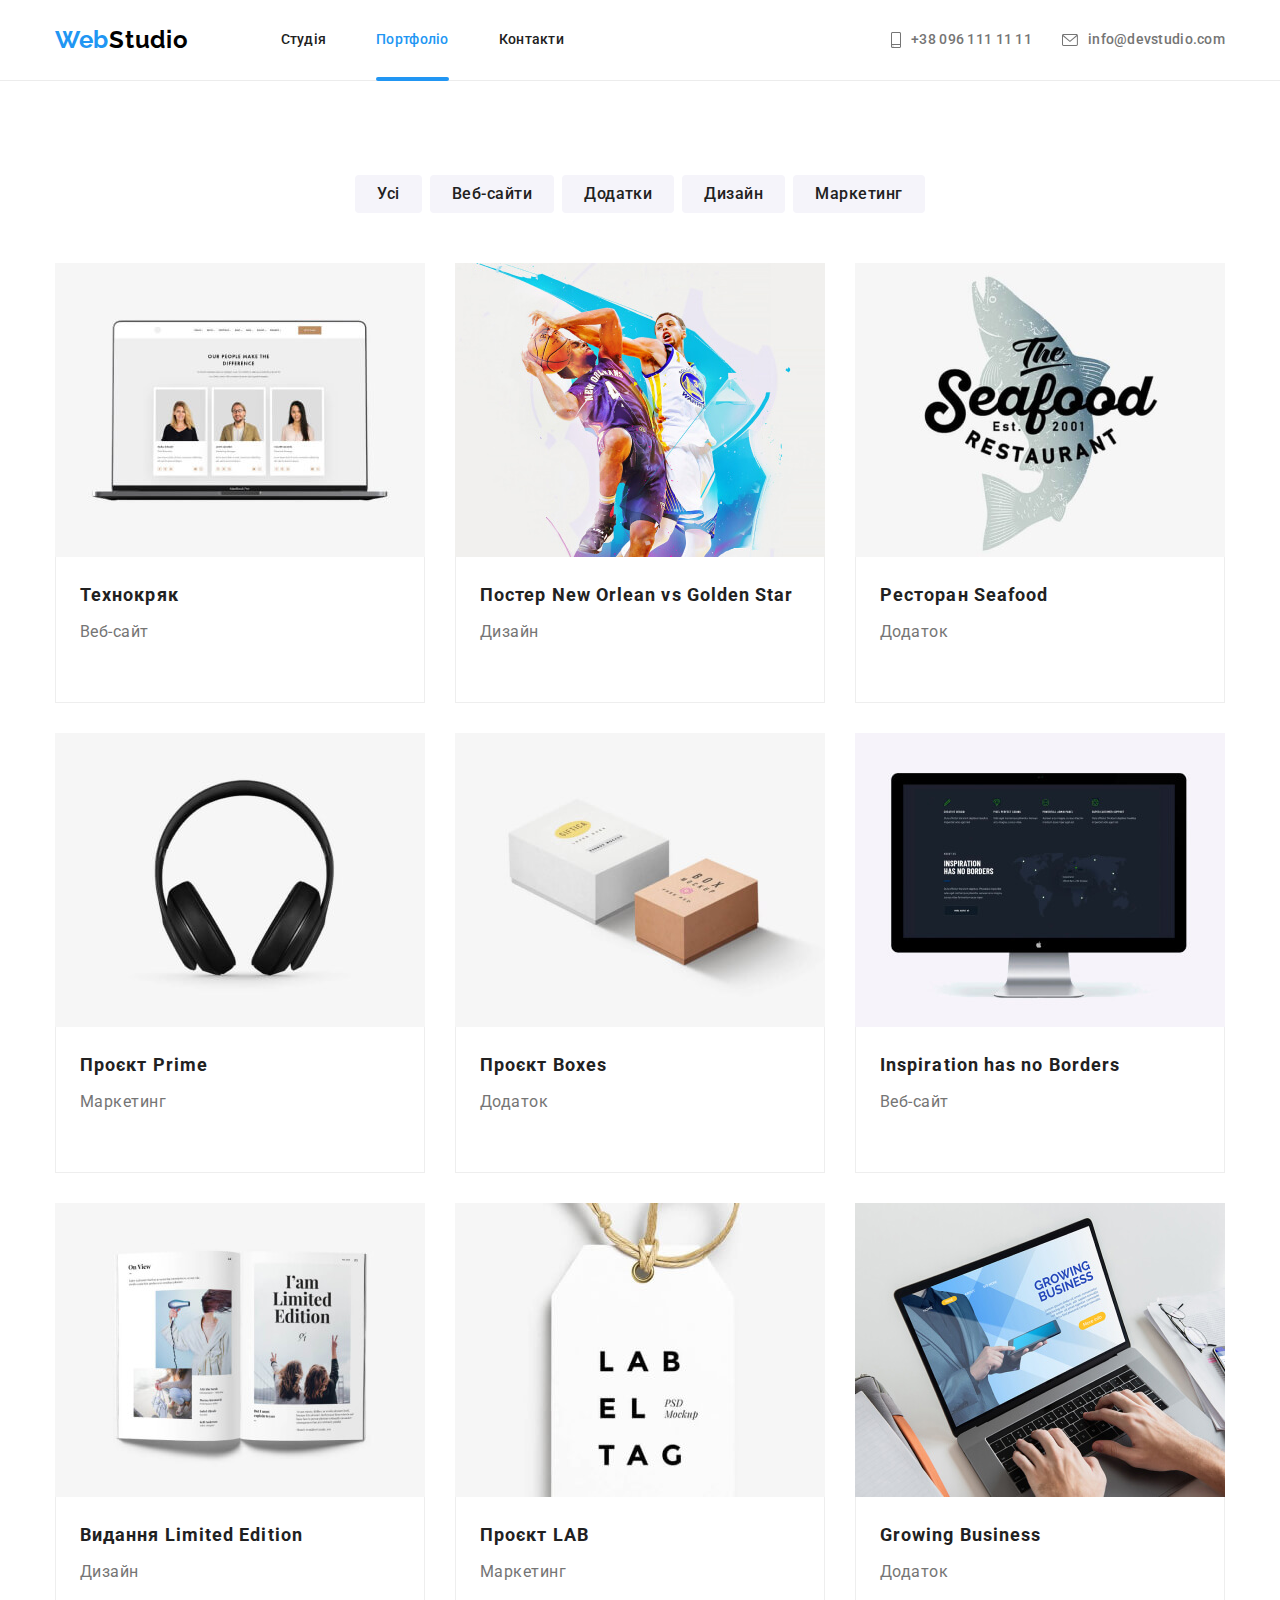
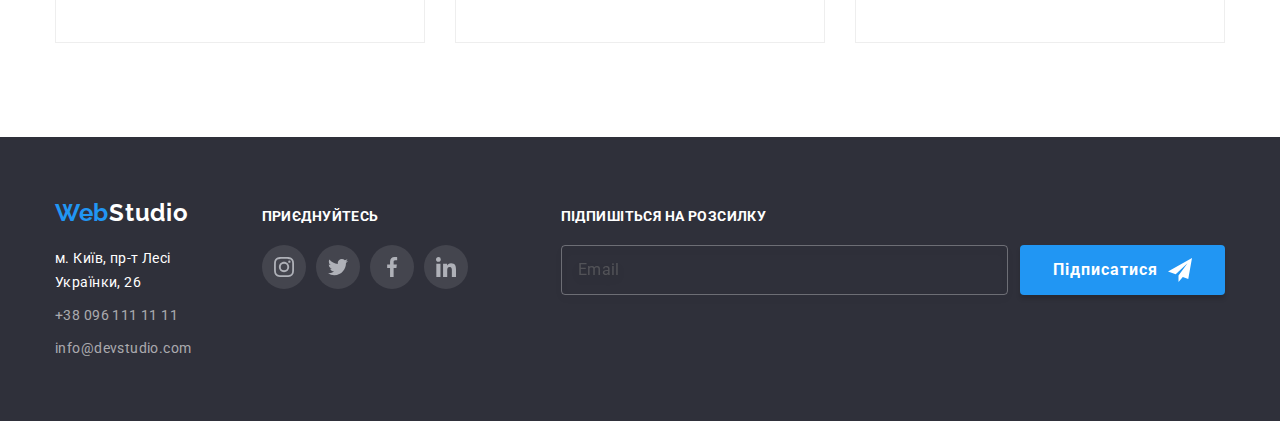
==== portfolio.html @ 456ca216 "start to make 8 HW" ====
<!DOCTYPE html>
<html lang="en">
  <head>
    <meta charset="UTF-8" />
    <meta http-equiv="X-UA-Compatible" content="IE=edge" />
    <meta name="viewport" content="width=device-width, initial-scale=1.0" />
    <title>Portfolio</title>
    <link rel="preconnect" href="https://fonts.googleapis.com" />
    <link rel="preconnect" href="https://fonts.gstatic.com" crossorigin />
    <link
      rel="stylesheet"
      href="https://cdnjs.cloudflare.com/ajax/libs/modern-normalize/1.0.0/modern-normalize.min.css"
    />
    <link
      href="https://fonts.googleapis.com/css2?family=Raleway:wght@700&family=Roboto:wght@400;500;700;900&display=swap"
      rel="stylesheet"
    />
    <link
      rel="stylesheet"
      href="https://cdnjs.cloudflare.com/ajax/libs/modern-normalize/1.1.0/modern-normalize.min.css"
    />
    <link rel="stylesheet" href="css/main.min.css" />
  </head>
  <body>
    <header class="page-header">
      <div class="container page-header__container">
        <a href="./index.html" class="logo"><span class="logo--accent">Web</span>Studio</a>
        <button type="button" class="page-header__btn btn js-open-menu">
          <svg width="24" height="16">
            <use href="./images/symbol-defs.svg#icon-menu_24px"></use>
          </svg>
        </button>
        <div class="menu-container js-menu-container">
          <button type="button" class="menu-container__btn btn js-close-menu">
            <svg width="19" height="19">
              <use href="./images/symbol-defs.svg#icon-close_24px"></use>
            </svg>
          </button>
          <nav>
            <ul class="site-nav c-title-14-500">
              <li class="site-nav__item">
                <a href="./index.html" class="site-nav__link site-nav__link">Студія</a>
              </li>
              <li class="site-nav__item">
                <a href="./portfolio.html" class="site-nav__link site-nav__link--current"
                  >Портфоліо</a
                >
              </li>
              <li class="site-nav__item"><a href="" class="site-nav__link">Контакти</a></li>
            </ul>
          </nav>

          <ul class="auth-nav c-title-14-500">
            <li class="auth-nav__item">
              <a href="tel:+380961111111" class="auth-nav__link tel">
                <svg class="auth-nav__icon" width="10" height="16">
                  <use href="./images/symbol-defs.svg#icon-smartphone"></use>
                </svg>
                +38 096 111 11 11
              </a>
            </li>
            <li class="auth-nav__item">
              <a href="#" class="auth-nav__link">
                <svg class="auth-nav__icon" width="16" height="12">
                  <use href="./images/symbol-defs.svg#icon-envelope"></use>
                </svg>
                info@devstudio.com
              </a>
            </li>
          </ul>

          <ul class="social-media">
            <li class="social-media__item">
              <a href="#" class="social-media__link"><span>Instagram</span></a>
            </li>
            <li class="social-media__item">
              <a href="#" class="social-media__link"><span>Twitter</span></a>
            </li>
            <li class="social-media__item">
              <a href="#" class="social-media__link"><span>Facebook</span></a>
            </li>
            <li class="social-media__item">
              <a href="#" class="social-media__link"><span>LinkedIn</span></a>
            </li>
          </ul>
        </div>
      </div>
    </header>

    <main>
      <section class="buttons">
        <div class="container">
          <h1 class="hidden-title">Filter</h1>
          <ul class="radio-buttons">
            <li><button type="button" class="second-btn">Усі</button></li>
            <li><button type="button" class="second-btn">Веб-сайти</button></li>
            <li><button type="button" class="second-btn">Додатки</button></li>
            <li><button type="button" class="second-btn">Дизайн</button></li>
            <li><button type="button" class="second-btn">Маркетинг</button></li>
          </ul>
        </div>
      </section>
      <section class="portfolio">
        <div class="container portfolio__container">
          <ul class="portfolio__list">
            <li class="portfolio__item">
              <a href="#" class="portfolio__link">
                <div class="portfolio__hover">
                  <img src="./images/maket2/img5.jpg" alt="" width="370" class="portfolio__img" />
                  <p class="portfolio__hover-text c-title-18-400">
                    Ресурс пропонує комплексні пропозиції з різним рівнем функціоналу та сервісів.
                    Все це дозволить відвідувачу отримати вичерпні відомості про компанію чи
                    приватну особу.
                  </p>
                </div>
                <div class="portfolio__box">
                  <h2 class="c-title-18-700">Технокряк</h2>
                  <p class="c-title-16-400">Веб-сайт</p>
                </div>
              </a>
            </li>
            <li class="portfolio__item">
              <a href="#" class="portfolio__link">
                <div class="portfolio__hover">
                  <img src="./images/maket2/img6.jpg" alt="" width="370" class="portfolio__img" />
                  <p class="portfolio__hover-text c-title-18-400">
                    Ресурс пропонує комплексні пропозиції з різним рівнем функціоналу та сервісів.
                    Все це дозволить відвідувачу отримати вичерпні відомості про компанію чи
                    приватну особу.
                  </p>
                </div>
                <div class="portfolio__box">
                  <h2 class="c-title-18-700">Постер New Orlean vs Golden Star</h2>
                  <p class="c-title-16-400">Дизайн</p>
                </div>
              </a>
            </li>
            <li class="portfolio__item">
              <a href="#" class="portfolio__link">
                <div class="portfolio__hover">
                  <img src="./images/maket2/img7.jpg" alt="" width="370" class="portfolio__img" />
                  <p class="portfolio__hover-text c-title-18-400">
                    Ресурс пропонує комплексні пропозиції з різним рівнем функціоналу та сервісів.
                    Все це дозволить відвідувачу отримати вичерпні відомості про компанію чи
                    приватну особу.
                  </p>
                </div>
                <div class="portfolio__box">
                  <h2 class="c-title-18-700">Ресторан Seafood</h2>
                  <p class="c-title-16-400">Додаток</p>
                </div>
              </a>
            </li>
            <li class="portfolio__item">
              <a href="#" class="portfolio__link">
                <div class="portfolio__hover">
                  <img src="./images/maket2/img8.jpg" alt="" width="370" class="portfolio__img" />
                  <p class="portfolio__hover-text c-title-18-400">
                    Ресурс пропонує комплексні пропозиції з різним рівнем функціоналу та сервісів.
                    Все це дозволить відвідувачу отримати вичерпні відомості про компанію чи
                    приватну особу.
                  </p>
                </div>
                <div class="portfolio__box">
                  <h2 class="c-title-18-700">Проєкт Prime</h2>
                  <p class="c-title-16-400">Маркетинг</p>
                </div>
              </a>
            </li>
            <li class="portfolio__item">
              <a href="#" class="portfolio__link">
                <div class="portfolio__hover">
                  <img src="./images/maket2/img9.jpg" alt="" width="370" class="portfolio__img" />
                  <p class="portfolio__hover-text c-title-18-400">
                    Ресурс пропонує комплексні пропозиції з різним рівнем функціоналу та сервісів.
                    Все це дозволить відвідувачу отримати вичерпні відомості про компанію чи
                    приватну особу.
                  </p>
                </div>
                <div class="portfolio__box">
                  <h2 class="c-title-18-700">Проєкт Boxes</h2>
                  <p class="c-title-16-400">Додаток</p>
                </div>
              </a>
            </li>
            <li class="portfolio__item">
              <a href="#" class="portfolio__link">
                <div class="portfolio__hover">
                  <img src="./images/maket2/img10.jpg" alt="" width="370" class="portfolio__img" />
                  <p class="portfolio__hover-text c-title-18-400">
                    Ресурс пропонує комплексні пропозиції з різним рівнем функціоналу та сервісів.
                    Все це дозволить відвідувачу отримати вичерпні відомості про компанію чи
                    приватну особу.
                  </p>
                </div>
                <div class="portfolio__box">
                  <h2 class="c-title-18-700">Inspiration has no Borders</h2>
                  <p class="c-title-16-400">Веб-сайт</p>
                </div>
              </a>
            </li>
            <li class="portfolio__item">
              <a href="#" class="portfolio__link">
                <div class="portfolio__hover">
                  <img src="./images/maket2/img11.jpg" alt="" width="370" class="portfolio__img" />
                  <p class="portfolio__hover-text c-title-18-400">
                    Ресурс пропонує комплексні пропозиції з різним рівнем функціоналу та сервісів.
                    Все це дозволить відвідувачу отримати вичерпні відомості про компанію чи
                    приватну особу.
                  </p>
                </div>
                <div class="portfolio__box">
                  <h2 class="c-title-18-700">Видання Limited Edition</h2>
                  <p class="c-title-16-400">Дизайн</p>
                </div>
              </a>
            </li>
            <li class="portfolio__item">
              <a href="#" class="portfolio__link">
                <div class="portfolio__hover">
                  <img src="./images/maket2/img12.jpg" alt="" width="370" class="portfolio__img" />
                  <p class="portfolio__hover-text c-title-18-400">
                    Ресурс пропонує комплексні пропозиції з різним рівнем функціоналу та сервісів.
                    Все це дозволить відвідувачу отримати вичерпні відомості про компанію чи
                    приватну особу.
                  </p>
                </div>
                <div class="portfolio__box">
                  <h2 class="c-title-18-700">Проєкт LAB</h2>
                  <p class="c-title-16-400">Маркетинг</p>
                </div>
              </a>
            </li>
            <li class="portfolio__item">
              <a href="#" class="portfolio__link">
                <div class="portfolio__hover">
                  <img src="./images/maket2/img13.jpg" alt="" width="370" class="portfolio__img" />
                  <p class="portfolio__hover-text c-title-18-400">
                    Ресурс пропонує комплексні пропозиції з різним рівнем функціоналу та сервісів.
                    Все це дозволить відвідувачу отримати вичерпні відомості про компанію чи
                    приватну особу.
                  </p>
                </div>
                <div class="portfolio__box">
                  <h2 class="c-title-18-700">Growing Business</h2>
                  <p class="c-title-16-400">Додаток</p>
                </div>
              </a>
            </li>
          </ul>
        </div>
      </section>
    </main>

    <footer class="footer">
      <div class="container footer__container">
        <div class="footer__left">
          <a href="./index.html" class="footer__logo logo"
            ><span class="logo--accent">Web</span>Studio</a
          >
          <address class="address">
            <ul class="footer__list">
              <li class="footer__item">
                <a
                  href="https://www.google.com/maps/place/бул.+Леси+Украинки,+26,+Киев,+Украина,+02000/@50.4265807,30.5383858,17z/data=!3m1!4b1!4m5!3m4!1s0x40d4cf0e033ecbe9:0x57a4dffefec77da0!8m2!3d50.4265807!4d30.5383858"
                  class="footer__link footer__link--white c-title-14-700"
                  >м. Київ, пр-т Лесі Українки, 26</a
                >
              </li>

              <li class="footer__item">
                <a href="tel:+380961111111" class="footer__link c-title-14-700"
                  >+38 096 111 11 11</a
                >
              </li>

              <li class="footer__item">
                <a href="mailto:info@devstudio.com" class="footer__link c-title-14-700"
                  >info@devstudio.com</a
                >
              </li>
            </ul>
          </address>
        </div>
        <div class="footer-join">
          <h3 class="footer-join__title c-title-14-700">
            <span>приєднуйтесь</span>
          </h3>
          <div class="social-wparrer">
            <ul class="social">
              <li class="social__item">
                <a href="#" class="social__link social__link--light">
                  <svg width="20" height="20">
                    <use href="./images/symbol-defs.svg#icon-instagram"></use>
                  </svg>
                </a>
              </li>
              <li class="social__item">
                <a href="#" class="social__link social__link--light">
                  <svg width="20" height="20">
                    <use href="./images/symbol-defs.svg#icon-twitter"></use>
                  </svg>
                </a>
              </li>
              <li class="social__item">
                <a href="#" class="social__link social__link--light">
                  <svg width="20" height="20">
                    <use href="./images/symbol-defs.svg#icon-facebook"></use>
                  </svg>
                </a>
              </li>
              <li class="social__item">
                <a href="#" class="social__link social__link--light">
                  <svg width="20" height="20">
                    <use href="./images/symbol-defs.svg#icon-linkedin"></use>
                  </svg>
                </a>
              </li>
            </ul>
          </div>
        </div>
        <div class="subscribe">
          <h3 class="footer__sub-title c-title-14-700">
            <span>Підпишіться на розсилку</span>
          </h3>
          <form class="footer__sub-form">
            <input
              class="footer__sub-input c-title-16-400"
              type="email"
              name="email"
              placeholder="Email"
            />
            <button class="main-btn footer__main-btn" type="submit">
              <span class="footer__sub-text">Підписатися</span>
              <svg class="footer__sub-icon" width="24" heigth="24">
                <use href="./images/symbol-defs.svg#icon-icon-send"></use>
              </svg>
            </button>
          </form>
        </div>
      </div>
    </footer>
    <script src="./js/mobile-menu.js"></script>
  </body>
</html>
---- css/main.min.css ----
h1,h2,h3,h4,h5,h6,p{margin:0}ul,ol{margin:0;padding:0;list-style:none}img{display:block;max-width:100%;height:auto}.form__check--label,.form__check,.form,.company__link,.social__link,.card-list__wrapper,.block-img__wrapper,.advances__svg,.auth-nav__link,.page-header__container{display:-webkit-box;display:-ms-flexbox;display:flex;-webkit-box-align:center;-ms-flex-align:center;align-items:center}.form__list,.footer__list,.portfolio__list,.radio-buttons,.company__list,.social,.card-list,.block-img,.advances__list,.auth-nav,.site-nav{display:-webkit-box;display:-ms-flexbox;display:flex;list-style:none;padding:0}.footer__link,.portfolio__link,.social__link,.auth-nav__link,.site-nav__link,.logo{text-decoration:none;color:inherit;-webkit-transition:color 250ms cubic-bezier(0.4, 0, 0.2, 1);transition:color 250ms cubic-bezier(0.4, 0, 0.2, 1)}.footer-join__title,.footer__sub-title,.block-img__wrapper,.advances__title,.hero__title{text-transform:uppercase}.container{max-width:767px;margin:0 auto;padding:0 15px}@media screen and (min-width: 768px){.container{min-width:768px;max-width:1200px}}@media screen and (min-width: 1200px){.container{min-width:1200px;max-width:1200px}}body{background-color:#fff;font-family:"Roboto",sans-serif}.main-btn{font-weight:700;font-size:16px;line-height:1.88;-webkit-box-align:center;-ms-flex-align:center;align-items:center;text-align:center;letter-spacing:.06em;color:#fff;border-radius:4px;border:1px solid rgba(0,0,0,0);-webkit-transition:color 250ms cubic-bezier(0.4, 0, 0.2, 1),background-color 250ms cubic-bezier(0.4, 0, 0.2, 1);transition:color 250ms cubic-bezier(0.4, 0, 0.2, 1),background-color 250ms cubic-bezier(0.4, 0, 0.2, 1);cursor:pointer;-webkit-box-shadow:0px 4px 4px rgba(0,0,0,.15);box-shadow:0px 4px 4px rgba(0,0,0,.15);padding:10px 32px;background-color:#2196f3}.second-btn{height:38px;background:#f5f4fa;border-radius:4px;font-weight:500;font-size:16px;line-height:1.62;text-align:center;letter-spacing:.03em;color:#212121;border:none;-webkit-box-shadow:none;box-shadow:none;padding:6px 22px;cursor:pointer;-webkit-transition:background 250ms cubic-bezier(0.4, 0, 0.2, 1),color 250ms cubic-bezier(0.4, 0, 0.2, 1),-webkit-box-shadow 250ms cubic-bezier(0.4, 0, 0.2, 1);transition:background 250ms cubic-bezier(0.4, 0, 0.2, 1),color 250ms cubic-bezier(0.4, 0, 0.2, 1),-webkit-box-shadow 250ms cubic-bezier(0.4, 0, 0.2, 1);transition:background 250ms cubic-bezier(0.4, 0, 0.2, 1),box-shadow 250ms cubic-bezier(0.4, 0, 0.2, 1),color 250ms cubic-bezier(0.4, 0, 0.2, 1);transition:background 250ms cubic-bezier(0.4, 0, 0.2, 1),box-shadow 250ms cubic-bezier(0.4, 0, 0.2, 1),color 250ms cubic-bezier(0.4, 0, 0.2, 1),-webkit-box-shadow 250ms cubic-bezier(0.4, 0, 0.2, 1)}.second-btn:focus,.second-btn:hover{background-color:#2196f3;color:#fff;-webkit-box-shadow:0px 3px 1px rgba(0,0,0,.1),0px 1px 2px rgba(0,0,0,.08),0px 2px 2px rgba(0,0,0,.12);box-shadow:0px 3px 1px rgba(0,0,0,.1),0px 1px 2px rgba(0,0,0,.08),0px 2px 2px rgba(0,0,0,.12)}.btn{padding:0;margin:0;border:none;background-color:rgba(0,0,0,0)}.c-title-18-400{font-weight:400;font-size:18px;line-height:1.56;letter-spacing:.03em;color:#fff}.c-title-18-700{font-weight:700;font-size:18px;line-height:2;letter-spacing:.06em;color:#212121}.c-title-36{font-weight:700;font-size:36px;line-height:1.67;letter-spacing:.03em;text-align:center;color:#212121}.c-title-14-500{font-weight:500;font-size:14px;line-height:1.14;letter-spacing:.02em;color:#212121}.c-title-14-700{font-weight:700;font-size:14px;line-height:1.14;letter-spacing:.03em;color:#212121}.c-title-44{font-weight:900;font-size:44px;line-height:1.36;letter-spacing:.06em;text-align:center;color:#fff}.c-title-16-500{font-weight:500;font-size:16px;line-height:1.19;letter-spacing:.03em;color:#212121}.c-title-16-400{font-weight:400;font-size:16px;line-height:1.19;letter-spacing:.03em;color:#757575}.hidden-title{position:absolute;width:1px;height:1px;margin:-1px;border:0;padding:0;white-space:nowrap;-webkit-clip-path:inset(100%);clip-path:inset(100%);clip:rect(0 0 0 0);overflow:hidden}.page-header{border-bottom:1px solid #ececec;position:relative}.page-header__container{height:80px}.page-header__btn{margin-left:auto;width:40px;height:40px}@media screen and (min-width: 768px){.page-header__btn{display:none}}.logo{font-family:"Raleway",sans-serif;font-weight:700;line-height:1.2;font-size:24px;letter-spacing:.03em;margin-left:0}.logo--accent{color:#2196f3}@media screen and (min-width: 768px){.logo{font-size:24px;line-height:1.17}}.menu-container{z-index:999}@media screen and (max-width: 767px){.menu-container{position:absolute;display:none;-webkit-box-orient:vertical;-webkit-box-direction:normal;-ms-flex-direction:column;flex-direction:column;left:0;top:0;width:100%;background-color:#fff;padding:48px 40px;-webkit-transition:-webkit-transform 250ms ease-in-out;transition:-webkit-transform 250ms ease-in-out;transition:transform 250ms ease-in-out;transition:transform 250ms ease-in-out, -webkit-transform 250ms ease-in-out}.menu-container.is-open{display:-webkit-box;display:-ms-flexbox;display:flex}.menu-container__btn{position:absolute;top:10px;right:15px;width:40px;height:40px;margin-left:auto;display:-webkit-box;display:-ms-flexbox;display:flex;-webkit-box-align:center;-ms-flex-align:center;align-items:center;-webkit-box-pack:center;-ms-flex-pack:center;justify-content:center}}@media screen and (min-width: 768px){.menu-container{display:-webkit-box;display:-ms-flexbox;display:flex;-webkit-box-align:center;-ms-flex-align:center;align-items:center;-webkit-box-pack:justify;-ms-flex-pack:justify;justify-content:space-between;width:100%}.menu-container__btn{display:none}}@media screen and (max-width: 767px){.site-nav{display:-webkit-box;display:-ms-flexbox;display:flex;-webkit-box-orient:vertical;-webkit-box-direction:normal;-ms-flex-direction:column;flex-direction:column;-ms-flex-pack:distribute;justify-content:space-around;font-size:40px;line-height:1.18;margin-bottom:302px;gap:32px}}@media screen and (min-width: 768px){.site-nav{display:-webkit-box;display:-ms-flexbox;display:flex;margin-left:87px;gap:50px}.site-nav__link--current::after{position:absolute;content:"";display:block;width:100%;height:4px;left:0;bottom:0;border-radius:2px;background:#2196f3}}@media screen and (min-width: 1200px){.site-nav{margin-left:92px}}.site-nav__link{padding:32px 0 34px;color:#212121}.site-nav__link--current{color:#2196f3;position:relative}.site-nav__link:hover,.site-nav__link:focus{color:#2196f3;fill:currentColor}.auth-nav{display:-webkit-box;display:-ms-flexbox;display:flex;gap:30px}@media screen and (max-width: 767px){.auth-nav{display:block;margin-bottom:64px}.auth-nav__item:first-child{font-weight:500;font-size:34px;line-height:1.18;color:#2196f3}.auth-nav__icon{display:none}}@media screen and (min-width: 768px){.auth-nav{margin-left:auto;-webkit-box-orient:vertical;-webkit-box-direction:reverse;-ms-flex-direction:column-reverse;flex-direction:column-reverse;gap:10px;font-size:12px;line-height:1.17}}@media screen and (min-width: 1200px){.auth-nav{-webkit-box-orient:horizontal;-webkit-box-direction:normal;-ms-flex-direction:row;flex-direction:row;gap:30px;font-size:14px;line-height:1.14}}.auth-nav__item{color:#757575}@media screen and (max-width: 767px){.auth-nav__item{font-weight:500;font-size:24px;line-height:1.17}.auth-nav__item:first-child{font-weight:500;font-size:34px;line-height:1.18;color:#2196f3;margin-bottom:32px}}.auth-nav__link{padding:30px auto;fill:currentColor}.auth-nav__icon{margin-right:10px}.auth-nav__link:hover,.auth-nav__link:focus{color:#2196f3}@media screen and (max-width: 767px){.social-media{display:-webkit-box;display:-ms-flexbox;display:flex;-ms-flex-wrap:wrap;flex-wrap:wrap}.social-media__link{text-decoration:none;color:#2196f3;-webkit-transition:color 250ms cubic-bezier(0.4, 0, 0.2, 1);transition:color 250ms cubic-bezier(0.4, 0, 0.2, 1);font-weight:500;font-size:18px;line-height:1.22;letter-spacing:.02em}.social-media__item:not(:last-child){margin-right:20px}.social-media__item:not(:last-child):after{position:absolute;display:inline-block;margin-left:10px;content:"";width:22px;height:1px;-webkit-transform-origin:bottom left;transform-origin:bottom left;-webkit-transform:rotate(90deg);transform:rotate(90deg);background-color:rgba(33,33,33,.2)}}@media screen and (min-width: 768px){.social-media{display:none}}.hero{display:block;text-align:center;background-color:#2f303a;background-image:-webkit-gradient(linear, left top, right top, from(rgba(47, 48, 58, 0.4)), to(rgba(47, 48, 58, 0.4))),url(../images/maket2/Img.jpg);background-image:linear-gradient(to right, rgba(47, 48, 58, 0.4), rgba(47, 48, 58, 0.4)),url(../images/maket2/Img.jpg);background-repeat:no-repeat;background-position:center;background-size:cover;max-width:1600px;margin:0 auto}.hero__title{max-width:696px;padding:10px 32px;margin:0 auto 30px}@media screen and (max-width: 767px){.hero__title{font-size:26px;line-height:1.62}}.hero__container{padding:200px 0}@media screen and (max-width: 767px){.hero__container{padding:118px 0}}.advances__list{display:block;margin:60px 0}@media screen and (min-width: 768px){.advances__list{margin:45px -15px;display:-webkit-box;display:-ms-flexbox;display:flex;-ms-flex-wrap:wrap;flex-wrap:wrap}}@media screen and (min-width: 1200px){.advances__list{display:-webkit-box;display:-ms-flexbox;display:flex;-ms-flex-wrap:nowrap;flex-wrap:nowrap;margin:90px 0;gap:30px}}.advances__item{margin-bottom:30px}@media screen and (min-width: 768px){.advances__item{width:calc((100% - 60px)/2);margin:15px}}.advances__svg{-webkit-box-pack:center;-ms-flex-pack:center;justify-content:center;min-height:120px;background-color:#f5f4fa;border-radius:4px}.advances__title{margin-top:30px;margin-bottom:10px}@media screen and (max-width: 767px){.advances__title{text-align:center}}.advances__text{font-size:14px;line-height:1.71;letter-spacing:.03em;color:#757575}.work{display:none}.work .c-title-14-700{color:#fff}.work-container{padding-bottom:94px}.work__title{margin-bottom:50px}.block-img{gap:15px}.block-img__item{position:relative}.block-img__pic{height:100%}.block-img__wrapper{position:absolute;content:"";-webkit-box-pack:center;-ms-flex-pack:center;justify-content:center;width:100%;height:70px;bottom:0;left:0;background-image:-webkit-gradient(linear, left top, right top, from(rgba(47, 48, 58, 0.8)), to(rgba(47, 48, 58, 0.8)));background-image:linear-gradient(to right, rgba(47, 48, 58, 0.8), rgba(47, 48, 58, 0.8));color:#fff}.our-team{background-color:#f5f4fa;padding:94px 0}.our-team__title{margin-bottom:50px}.card-list{gap:30px}@media screen and (max-width: 1199px){.card-list{display:-webkit-box;display:-ms-flexbox;display:flex;-ms-flex-wrap:wrap;flex-wrap:wrap;margin:-15px;gap:0}}@media screen and (max-width: 767px){.card-list{gap:30px}}.card-list__item{background-color:#fff;-webkit-box-shadow:0px 1px 3px rgba(0,0,0,.12),0px 1px 1px rgba(0,0,0,.14),0px 2px 1px rgba(0,0,0,.2);box-shadow:0px 1px 3px rgba(0,0,0,.12),0px 1px 1px rgba(0,0,0,.14),0px 2px 1px rgba(0,0,0,.2);border-radius:0px 0px 4px 4px}@media screen and (max-width: 1199px){.card-list__item{width:calc((100% - 60px)/2);margin:15px}}@media screen and (max-width: 767px){.card-list__item{width:100%}}.card-list__img{display:block;width:100%}.card-list__wrapper{-webkit-box-orient:vertical;-webkit-box-direction:normal;-ms-flex-direction:column;flex-direction:column;-webkit-box-pack:center;-ms-flex-pack:center;justify-content:center;padding:30px 32px 16px}.card-list__title{margin-bottom:10px}.social{gap:10px}.social-wrapper{-webkit-box-align:center;-ms-flex-align:center;align-items:center;-webkit-box-pack:center;-ms-flex-pack:center;justify-content:center;padding:16px 32px 30px}.social__link{-webkit-box-pack:center;-ms-flex-pack:center;justify-content:center;border-radius:50%;width:44px;height:44px;background:inherit;fill:#afb1b8;-webkit-transition:fill 250ms cubic-bezier(0.4, 0, 0.2, 1),background 250ms cubic-bezier(0.4, 0, 0.2, 1);transition:fill 250ms cubic-bezier(0.4, 0, 0.2, 1),background 250ms cubic-bezier(0.4, 0, 0.2, 1)}.social__link:hover,.social__link:focus{background-color:#2196f3;fill:#fff}.clients{padding-top:94px;padding-bottom:94px;text-align:center}@media screen and (max-width: 767px){.clients{padding-top:50px;padding-bottom:60px;margin:0}}.clients__titel{margin-top:0;margin-bottom:50px}@media screen and (max-width: 767px){.clients__titel{font-size:28px;line-height:1.18;margin-bottom:30px}}.company__list{-ms-flex-wrap:wrap;flex-wrap:wrap;-webkit-box-pack:center;-ms-flex-pack:center;justify-content:center;margin:-15px}@media screen and (min-width: 768px){.company__list{gap:30px}}.company__item{min-width:170px}@media screen and (max-width: 767px){.company__item{width:calc((100% - 60px)/2);margin:15px;min-width:210px}}@media(min-width: 768px)and (max-width: 1199px){.company__item{width:calc((100% - 90px)/3)}}.company__link{border:1px solid #ececec;border-color:#afb1b8;border-radius:4px;min-height:92px;-webkit-box-pack:center;-ms-flex-pack:center;justify-content:center;fill:#afb1b8;-webkit-transition:fill 250ms cubic-bezier(0.4, 0, 0.2, 1),border-color 250ms cubic-bezier(0.4, 0, 0.2, 1);transition:fill 250ms cubic-bezier(0.4, 0, 0.2, 1),border-color 250ms cubic-bezier(0.4, 0, 0.2, 1)}.company__link:hover,.company__link:focus{border-color:#2196f3;fill:#2196f3}.radio-buttons{display:-webkit-box;display:-ms-flexbox;display:flex;-webkit-box-pack:center;-ms-flex-pack:center;justify-content:center;padding:94px 0 50px;margin:0;gap:8px}@media screen and (max-width: 767px){.radio-buttons{-webkit-box-pack:left;-ms-flex-pack:left;justify-content:left;-ms-flex-wrap:wrap;flex-wrap:wrap}}.portfolio__hover-text{position:absolute;top:0;left:0;height:100%;background-color:rgba(33,150,243,.9);-webkit-transform:translateY(100%);transform:translateY(100%);padding:63px 24px;margin:0;opacity:0;-webkit-transition:opacity 250ms cubic-bezier(0.4, 0, 0.2, 1);transition:opacity 250ms cubic-bezier(0.4, 0, 0.2, 1);overflow:auto}.portfolio__item:hover .portfolio__hover-text{-webkit-transform:translateY(0);transform:translateY(0);opacity:1}.portfolio__box{padding:20px 24px;border:1px solid #eee;border-top:0px;min-height:146px}.portfolio__item .c-title-16-400{margin-top:4px;line-height:1.88}.portfolio__item:hover,.portfolio__item:focus{-webkit-box-shadow:0px 1px 1px rgba(0,0,0,.12),0px 4px 4px rgba(0,0,0,.06),1px 4px 6px rgba(0,0,0,.16);box-shadow:0px 1px 1px rgba(0,0,0,.12),0px 4px 4px rgba(0,0,0,.06),1px 4px 6px rgba(0,0,0,.16)}.portfolio__container{margin-bottom:94px}.portfolio__img{display:block;width:100%}.portfolio__list{padding:0;display:-webkit-box;display:-ms-flexbox;display:flex;-webkit-box-pack:center;-ms-flex-pack:center;justify-content:center;-ms-flex-wrap:wrap;flex-wrap:wrap;margin:-15px}@media(min-width: 768px)and (max-width: 1199px){.portfolio__list{-webkit-box-pack:left;-ms-flex-pack:left;justify-content:left;gap:0}}.portfolio__item{width:100%;margin:15px;background:#fff;-webkit-box-shadow:none;box-shadow:none;-webkit-transition:-webkit-box-shadow 250ms cubic-bezier(0.4, 0, 0.2, 1);transition:-webkit-box-shadow 250ms cubic-bezier(0.4, 0, 0.2, 1);transition:box-shadow 250ms cubic-bezier(0.4, 0, 0.2, 1);transition:box-shadow 250ms cubic-bezier(0.4, 0, 0.2, 1), -webkit-box-shadow 250ms cubic-bezier(0.4, 0, 0.2, 1)}@media(min-width: 768px)and (max-width: 1199px){.portfolio__item{width:calc((100% - 60px)/2)}}@media(min-width: 1200px){.portfolio__item{width:calc((100% - 90px)/3)}}.portfolio__hover{position:relative;overflow:hidden}.footer{display:block;color:#fff;background-color:#2f303a}.footer__container{display:-webkit-box;display:-ms-flexbox;display:flex;-ms-flex-wrap:wrap;flex-wrap:wrap;-webkit-box-align:baseline;-ms-flex-align:baseline;align-items:baseline;padding-bottom:60px}@media screen and (max-width: 1199px){.footer__container{padding:60px 76px;-ms-flex-pack:distribute;justify-content:space-around}}@media screen and (min-width: 1200px){.footer__container{-ms-flex-wrap:nowrap;flex-wrap:nowrap}}@media screen and (max-width: 767px){.footer__container{padding:60px 15px;-webkit-box-orient:vertical;-webkit-box-direction:normal;-ms-flex-direction:column;flex-direction:column;gap:60px;-webkit-box-align:center;-ms-flex-align:center;align-items:center}}.footer__left{display:-webkit-box;display:-ms-flexbox;display:flex;-ms-flex-wrap:nowrap;flex-wrap:nowrap;-webkit-box-orient:vertical;-webkit-box-direction:normal;-ms-flex-direction:column;flex-direction:column}@media screen and (max-width: 1199px){.footer__left{text-align:center;width:50%}}.footer__list{display:-webkit-box;display:-ms-flexbox;display:flex;-webkit-box-orient:vertical;-webkit-box-direction:normal;-ms-flex-direction:column;flex-direction:column;padding-left:0;margin:0;gap:9px}.footer__sub-input{padding:15px 16px;display:-webkit-box;display:-ms-flexbox;display:flex;-webkit-box-align:center;-ms-flex-align:center;align-items:center;max-width:450px;width:100%;height:50px;margin-right:12px;border:1px solid rgba(255,255,255,.3);-webkit-filter:drop-shadow(0px 4px 4px rgba(0, 0, 0, 0.15));filter:drop-shadow(0px 4px 4px rgba(0, 0, 0, 0.15));border-radius:4px;background-color:inherit;color:rgba(255,255,255,.6)}@media screen and (max-width: 767px){.footer__sub-input{margin:0}}.footer__sub-form{display:-webkit-box;display:-ms-flexbox;display:flex}@media screen and (max-width: 1199px){.footer__sub-form{-webkit-box-orient:vertical;-webkit-box-direction:normal;-ms-flex-direction:column;flex-direction:column;-webkit-box-align:center;-ms-flex-align:center;align-items:center;gap:20px}}.footer__main-btn{display:-webkit-box;display:-ms-flexbox;display:flex;height:50px}.footer__sub-text{font-weight:700;font-size:16px;line-height:1.88;letter-spacing:.06em}.footer__sub-icon{margin-left:10px;fill:#fff}.footer__link{font-style:normal;font-weight:400;line-height:1.71;letter-spacing:.03em;color:rgba(255,255,255,.6)}.footer__link--white{color:#fff}.footer__sub-title{color:#fff;margin-bottom:20px}@media screen and (max-width: 1199px){.footer__sub-title{text-align:center}}.footer__logo{color:#fff}.logo-wrapper{display:block}.address{margin-top:20px}.footer-join{margin-left:70px}@media screen and (max-width: 1199px){.footer-join{margin-right:auto;text-align:center}}@media screen and (max-width: 767px){.footer-join{margin:0}}.footer-join__title{margin-top:0;margin-bottom:20px;color:#fff}.social{-webkit-box-pack:center;-ms-flex-pack:center;justify-content:center}.social__link--light{background:rgba(255,255,255,.1)}.subscribe{width:100%;margin-left:93px;margin-top:72px}@media screen and (max-width: 1199px){.subscribe{display:-webkit-box;display:-ms-flexbox;display:flex;-webkit-box-orient:vertical;-webkit-box-direction:normal;-ms-flex-direction:column;flex-direction:column;margin:60px 0}}.backdrop{position:fixed;top:0;left:0;width:100%;height:100%;background-color:rgba(0,0,0,.2);opacity:1;-webkit-transition:opacity var(--transition);transition:opacity var(--transition)}.backdrop.is-hidden{opacity:0;pointer-events:none;visibility:hidden;-webkit-transition:var(--transition);transition:var(--transition)}.modal{display:-webkit-box;display:-ms-flexbox;display:flex;-webkit-box-orient:vertical;-webkit-box-direction:normal;-ms-flex-direction:column;flex-direction:column;position:absolute;top:50%;left:50%;min-width:528px;min-height:581px;padding:40px;background:#fff;-webkit-box-shadow:0px 1px 3px rgba(0,0,0,.12),0px 1px 1px rgba(0,0,0,.14),0px 2px 1px rgba(0,0,0,.2);box-shadow:0px 1px 3px rgba(0,0,0,.12),0px 1px 1px rgba(0,0,0,.14),0px 2px 1px rgba(0,0,0,.2);border-radius:4px;opacity:1;-webkit-transform:translate(-50%, -50%) scale(1);transform:translate(-50%, -50%) scale(1);-webkit-transition:opacity var(--transition),visibility var(--transform),-webkit-transform var(--transition);transition:opacity var(--transition),visibility var(--transform),-webkit-transform var(--transition);transition:transform var(--transition),opacity var(--transition),visibility var(--transform);transition:transform var(--transition),opacity var(--transition),visibility var(--transform),-webkit-transform var(--transition)}.backdrop.is-hidden .modal{-webkit-transform:translate(-50%, -50%) scale(0.9);transform:translate(-50%, -50%) scale(0.9)}.modal__title{font-weight:700;font-size:20px;line-height:1.15;text-align:center;letter-spacing:.03em;margin-bottom:30px}.close-btn{position:absolute;top:8px;right:8px;padding:0;display:-webkit-box;display:-ms-flexbox;display:flex;-webkit-box-pack:center;-ms-flex-pack:center;justify-content:center;background:#fff;border-radius:50%;border:1px solid rgba(0,0,0,.1);-webkit-box-shadow:0px 1px 3px rgba(0,0,0,.12);box-shadow:0px 1px 3px rgba(0,0,0,.12);fill:var(--main-text-color);-webkit-transition:fill var(--transition);transition:fill var(--transition)}.close-btn__icon{fill:currentColor}.close-btn:focus .close-btn__icon,.close-btn:hover .close-btn__icon{fill:#2196f3}::-webkit-input-placeholder{color:rgba(117,117,117,.5)}::-moz-placeholder{color:rgba(117,117,117,.5)}:-ms-input-placeholder{color:rgba(117,117,117,.5)}::-ms-input-placeholder{color:rgba(117,117,117,.5)}::placeholder{color:rgba(117,117,117,.5)}.form{-webkit-box-orient:vertical;-webkit-box-direction:normal;-ms-flex-direction:column;flex-direction:column}.form__label{font-weight:400;font-size:12px;line-height:1.17;letter-spacing:.01em;color:var(--second-text-color);margin-bottom:4px}.form__field{display:-webkit-box;display:-ms-flexbox;display:flex;-webkit-box-orient:vertical;-webkit-box-direction:normal;-ms-flex-direction:column;flex-direction:column;position:relative;margin-bottom:28px}.form__field:not(:last-child){margin-bottom:28px}.form__input{width:100%;padding:11px 45px;border:1px solid;border-radius:4px;border-color:rgba(33,33,33,.2);-webkit-transition:border-color var(--transition);transition:border-color var(--transition);outline:none}.form__textarea{width:100%;height:120px;padding:12px 16px;font-weight:400;font-size:12px;line-height:1.17;letter-spacing:.01em;resize:none;border:1px solid;border-radius:4px;border-color:rgba(33,33,33,.2);outline:none;-webkit-transition:border-color 250ms cubic-bezier(0.4, 0, 0.2, 1);transition:border-color 250ms cubic-bezier(0.4, 0, 0.2, 1)}.form__block{position:relative}.form__list{width:100%;-webkit-box-orient:vertical;-webkit-box-direction:normal;-ms-flex-direction:column;flex-direction:column}.form__icon{position:absolute;top:50%;left:12px;-webkit-transform:translateY(-50%);transform:translateY(-50%);fill:var(--main-text-color);-webkit-transition:fill 250ms cubic-bezier(0.4, 0, 0.2, 1);transition:fill 250ms cubic-bezier(0.4, 0, 0.2, 1)}.form__textarea{resize:none}.form__check{font-weight:400;font-size:14px;line-height:1.71;letter-spacing:.03em;color:#757575}.form__checkbox{-webkit-appearance:none;-moz-appearance:none;appearance:none;position:absolute}.form__checkbox:checked+.form__check--icon{background-color:#2196f3;background-position:center;background-origin:border-box;border-color:#2196f3;background-image:url(../images/maket2/Vector/checked.svg);-webkit-filter:drop-shadow(0px 4px 4px rgba(0, 0, 0, 0.25));filter:drop-shadow(0px 4px 4px rgba(0, 0, 0, 0.25))}.form__check--icon{display:inline-block;margin-right:10px;width:16px;height:16px;border:2px solid #212121;border-radius:3px;-webkit-filter:drop-shadow(0px 4px 4px rgba(0, 0, 0, 0));filter:drop-shadow(0px 4px 4px rgba(0, 0, 0, 0));-webkit-transition:background 250ms cubic-bezier(0.4, 0, 0.2, 1),-webkit-filter 250ms cubic-bezier(0.4, 0, 0.2, 1);transition:background 250ms cubic-bezier(0.4, 0, 0.2, 1),-webkit-filter 250ms cubic-bezier(0.4, 0, 0.2, 1);transition:background 250ms cubic-bezier(0.4, 0, 0.2, 1),filter 250ms cubic-bezier(0.4, 0, 0.2, 1);transition:background 250ms cubic-bezier(0.4, 0, 0.2, 1),filter 250ms cubic-bezier(0.4, 0, 0.2, 1),-webkit-filter 250ms cubic-bezier(0.4, 0, 0.2, 1)}.form__check--link{margin-left:5px;font-weight:400;font-size:14px;line-height:1.71;letter-spacing:.03em;color:#2196f3;-webkit-text-decoration-line:underline;text-decoration-line:underline}.form__check--label{cursor:pointer}.form__block:focus-within .form__input{border-color:#2196f3}.form__block:focus-within .form__textarea{border-color:#2196f3}.form__input:focus+.form__icon,.form__input:hover+.form__icon{fill:#2196f3}.btn.main-btn{margin:30px auto 0 auto;width:200px}/*# sourceMappingURL=main.min.css.map */
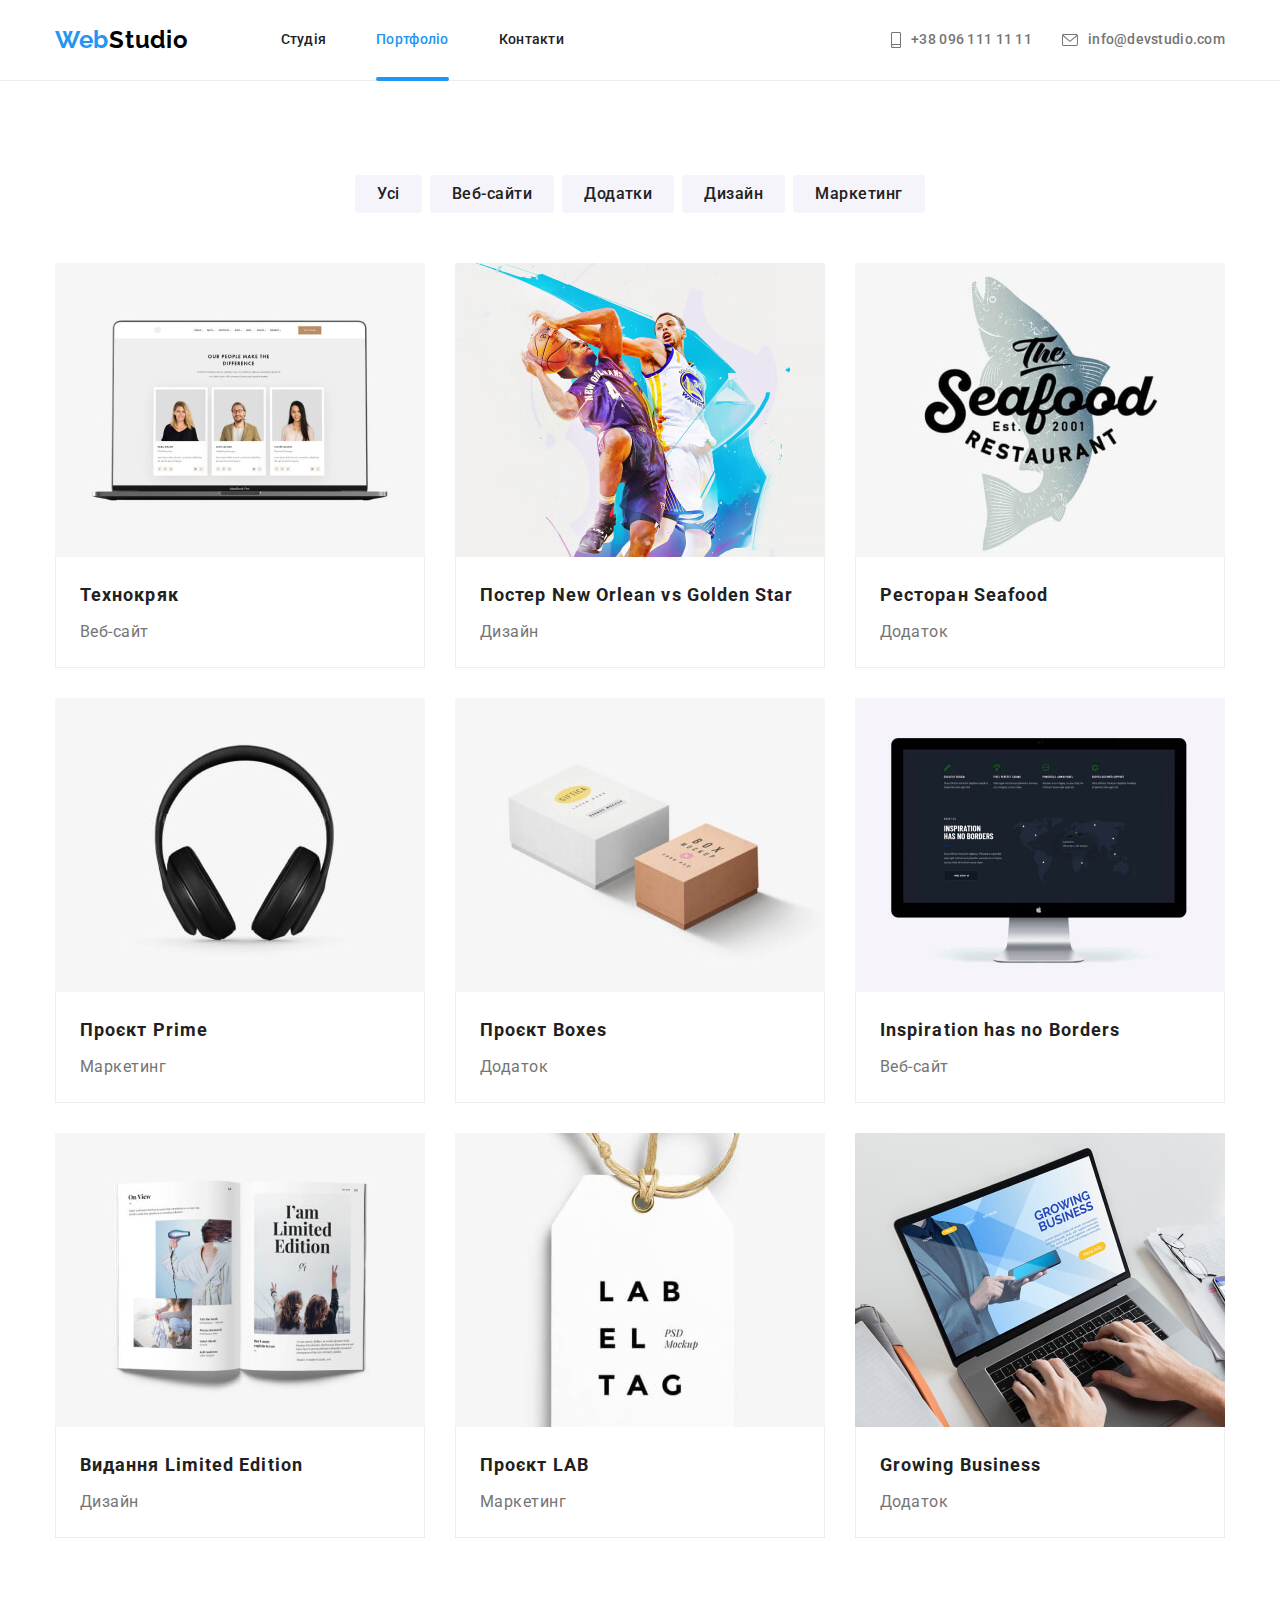
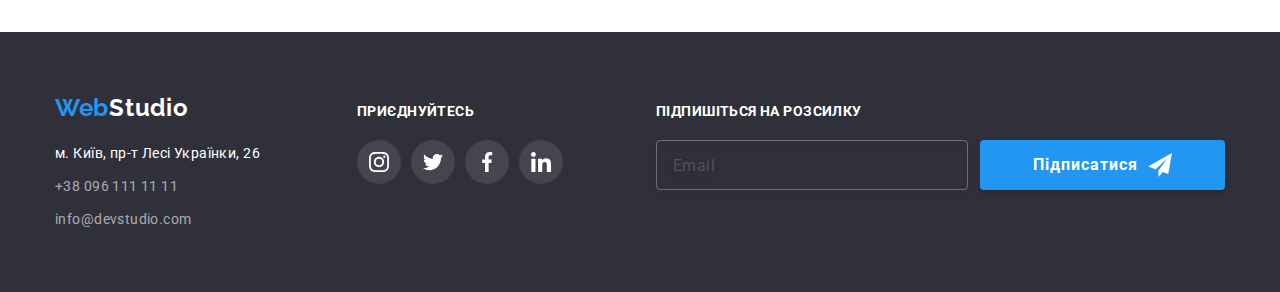
==== commit 787f2ef7: "correction size for all screens" ====
--- a/portfolio.html
+++ b/portfolio.html
@@ -269,13 +269,13 @@
               </li>
 
               <li class="footer__item">
-                <a href="tel:+380961111111" class="footer__link c-title-14-700"
+                <a href="tel:+380961111111" class="footer__link link c-title-14-700"
                   >+38 096 111 11 11</a
                 >
               </li>
 
               <li class="footer__item">
-                <a href="mailto:info@devstudio.com" class="footer__link c-title-14-700"
+                <a href="mailto:info@devstudio.com" class="footer__link link c-title-14-700"
                   >info@devstudio.com</a
                 >
               </li>
@@ -289,28 +289,28 @@
           <div class="social-wparrer">
             <ul class="social">
               <li class="social__item">
-                <a href="#" class="social__link social__link--light">
+                <a href="#" class="social__link social__link--light link">
                   <svg width="20" height="20">
                     <use href="./images/symbol-defs.svg#icon-instagram"></use>
                   </svg>
                 </a>
               </li>
               <li class="social__item">
-                <a href="#" class="social__link social__link--light">
+                <a href="#" class="social__link social__link--light link">
                   <svg width="20" height="20">
                     <use href="./images/symbol-defs.svg#icon-twitter"></use>
                   </svg>
                 </a>
               </li>
               <li class="social__item">
-                <a href="#" class="social__link social__link--light">
+                <a href="#" class="social__link social__link--light link">
                   <svg width="20" height="20">
                     <use href="./images/symbol-defs.svg#icon-facebook"></use>
                   </svg>
                 </a>
               </li>
               <li class="social__item">
-                <a href="#" class="social__link social__link--light">
+                <a href="#" class="social__link social__link--light link">
                   <svg width="20" height="20">
                     <use href="./images/symbol-defs.svg#icon-linkedin"></use>
                   </svg>
@@ -330,7 +330,7 @@
               name="email"
               placeholder="Email"
             />
-            <button class="main-btn footer__main-btn" type="submit">
+            <button class="main-btn footer__btn" type="submit">
               <span class="footer__sub-text">Підписатися</span>
               <svg class="footer__sub-icon" width="24" heigth="24">
                 <use href="./images/symbol-defs.svg#icon-icon-send"></use>
--- a/css/main.min.css
+++ b/css/main.min.css
@@ -1 +1 @@
-h1,h2,h3,h4,h5,h6,p{margin:0}ul,ol{margin:0;padding:0;list-style:none}img{display:block;max-width:100%;height:auto}.form__check--label,.form__check,.form,.company__link,.social__link,.card-list__wrapper,.block-img__wrapper,.advances__svg,.auth-nav__link,.page-header__container{display:-webkit-box;display:-ms-flexbox;display:flex;-webkit-box-align:center;-ms-flex-align:center;align-items:center}.form__list,.footer__list,.portfolio__list,.radio-buttons,.company__list,.social,.card-list,.block-img,.advances__list,.auth-nav,.site-nav{display:-webkit-box;display:-ms-flexbox;display:flex;list-style:none;padding:0}.footer__link,.portfolio__link,.social__link,.auth-nav__link,.site-nav__link,.logo{text-decoration:none;color:inherit;-webkit-transition:color 250ms cubic-bezier(0.4, 0, 0.2, 1);transition:color 250ms cubic-bezier(0.4, 0, 0.2, 1)}.footer-join__title,.footer__sub-title,.block-img__wrapper,.advances__title,.hero__title{text-transform:uppercase}.container{max-width:767px;margin:0 auto;padding:0 15px}@media screen and (min-width: 768px){.container{min-width:768px;max-width:1200px}}@media screen and (min-width: 1200px){.container{min-width:1200px;max-width:1200px}}body{background-color:#fff;font-family:"Roboto",sans-serif}.main-btn{font-weight:700;font-size:16px;line-height:1.88;-webkit-box-align:center;-ms-flex-align:center;align-items:center;text-align:center;letter-spacing:.06em;color:#fff;border-radius:4px;border:1px solid rgba(0,0,0,0);-webkit-transition:color 250ms cubic-bezier(0.4, 0, 0.2, 1),background-color 250ms cubic-bezier(0.4, 0, 0.2, 1);transition:color 250ms cubic-bezier(0.4, 0, 0.2, 1),background-color 250ms cubic-bezier(0.4, 0, 0.2, 1);cursor:pointer;-webkit-box-shadow:0px 4px 4px rgba(0,0,0,.15);box-shadow:0px 4px 4px rgba(0,0,0,.15);padding:10px 32px;background-color:#2196f3}.second-btn{height:38px;background:#f5f4fa;border-radius:4px;font-weight:500;font-size:16px;line-height:1.62;text-align:center;letter-spacing:.03em;color:#212121;border:none;-webkit-box-shadow:none;box-shadow:none;padding:6px 22px;cursor:pointer;-webkit-transition:background 250ms cubic-bezier(0.4, 0, 0.2, 1),color 250ms cubic-bezier(0.4, 0, 0.2, 1),-webkit-box-shadow 250ms cubic-bezier(0.4, 0, 0.2, 1);transition:background 250ms cubic-bezier(0.4, 0, 0.2, 1),color 250ms cubic-bezier(0.4, 0, 0.2, 1),-webkit-box-shadow 250ms cubic-bezier(0.4, 0, 0.2, 1);transition:background 250ms cubic-bezier(0.4, 0, 0.2, 1),box-shadow 250ms cubic-bezier(0.4, 0, 0.2, 1),color 250ms cubic-bezier(0.4, 0, 0.2, 1);transition:background 250ms cubic-bezier(0.4, 0, 0.2, 1),box-shadow 250ms cubic-bezier(0.4, 0, 0.2, 1),color 250ms cubic-bezier(0.4, 0, 0.2, 1),-webkit-box-shadow 250ms cubic-bezier(0.4, 0, 0.2, 1)}.second-btn:focus,.second-btn:hover{background-color:#2196f3;color:#fff;-webkit-box-shadow:0px 3px 1px rgba(0,0,0,.1),0px 1px 2px rgba(0,0,0,.08),0px 2px 2px rgba(0,0,0,.12);box-shadow:0px 3px 1px rgba(0,0,0,.1),0px 1px 2px rgba(0,0,0,.08),0px 2px 2px rgba(0,0,0,.12)}.btn{padding:0;margin:0;border:none;background-color:rgba(0,0,0,0)}.c-title-18-400{font-weight:400;font-size:18px;line-height:1.56;letter-spacing:.03em;color:#fff}.c-title-18-700{font-weight:700;font-size:18px;line-height:2;letter-spacing:.06em;color:#212121}.c-title-36{font-weight:700;font-size:36px;line-height:1.67;letter-spacing:.03em;text-align:center;color:#212121}.c-title-14-500{font-weight:500;font-size:14px;line-height:1.14;letter-spacing:.02em;color:#212121}.c-title-14-700{font-weight:700;font-size:14px;line-height:1.14;letter-spacing:.03em;color:#212121}.c-title-44{font-weight:900;font-size:44px;line-height:1.36;letter-spacing:.06em;text-align:center;color:#fff}.c-title-16-500{font-weight:500;font-size:16px;line-height:1.19;letter-spacing:.03em;color:#212121}.c-title-16-400{font-weight:400;font-size:16px;line-height:1.19;letter-spacing:.03em;color:#757575}.hidden-title{position:absolute;width:1px;height:1px;margin:-1px;border:0;padding:0;white-space:nowrap;-webkit-clip-path:inset(100%);clip-path:inset(100%);clip:rect(0 0 0 0);overflow:hidden}.page-header{border-bottom:1px solid #ececec;position:relative}.page-header__container{height:80px}.page-header__btn{margin-left:auto;width:40px;height:40px}@media screen and (min-width: 768px){.page-header__btn{display:none}}.logo{font-family:"Raleway",sans-serif;font-weight:700;line-height:1.2;font-size:24px;letter-spacing:.03em;margin-left:0}.logo--accent{color:#2196f3}@media screen and (min-width: 768px){.logo{font-size:24px;line-height:1.17}}.menu-container{z-index:999}@media screen and (max-width: 767px){.menu-container{position:absolute;display:none;-webkit-box-orient:vertical;-webkit-box-direction:normal;-ms-flex-direction:column;flex-direction:column;left:0;top:0;width:100%;background-color:#fff;padding:48px 40px;-webkit-transition:-webkit-transform 250ms ease-in-out;transition:-webkit-transform 250ms ease-in-out;transition:transform 250ms ease-in-out;transition:transform 250ms ease-in-out, -webkit-transform 250ms ease-in-out}.menu-container.is-open{display:-webkit-box;display:-ms-flexbox;display:flex}.menu-container__btn{position:absolute;top:10px;right:15px;width:40px;height:40px;margin-left:auto;display:-webkit-box;display:-ms-flexbox;display:flex;-webkit-box-align:center;-ms-flex-align:center;align-items:center;-webkit-box-pack:center;-ms-flex-pack:center;justify-content:center}}@media screen and (min-width: 768px){.menu-container{display:-webkit-box;display:-ms-flexbox;display:flex;-webkit-box-align:center;-ms-flex-align:center;align-items:center;-webkit-box-pack:justify;-ms-flex-pack:justify;justify-content:space-between;width:100%}.menu-container__btn{display:none}}@media screen and (max-width: 767px){.site-nav{display:-webkit-box;display:-ms-flexbox;display:flex;-webkit-box-orient:vertical;-webkit-box-direction:normal;-ms-flex-direction:column;flex-direction:column;-ms-flex-pack:distribute;justify-content:space-around;font-size:40px;line-height:1.18;margin-bottom:302px;gap:32px}}@media screen and (min-width: 768px){.site-nav{display:-webkit-box;display:-ms-flexbox;display:flex;margin-left:87px;gap:50px}.site-nav__link--current::after{position:absolute;content:"";display:block;width:100%;height:4px;left:0;bottom:0;border-radius:2px;background:#2196f3}}@media screen and (min-width: 1200px){.site-nav{margin-left:92px}}.site-nav__link{padding:32px 0 34px;color:#212121}.site-nav__link--current{color:#2196f3;position:relative}.site-nav__link:hover,.site-nav__link:focus{color:#2196f3;fill:currentColor}.auth-nav{display:-webkit-box;display:-ms-flexbox;display:flex;gap:30px}@media screen and (max-width: 767px){.auth-nav{display:block;margin-bottom:64px}.auth-nav__item:first-child{font-weight:500;font-size:34px;line-height:1.18;color:#2196f3}.auth-nav__icon{display:none}}@media screen and (min-width: 768px){.auth-nav{margin-left:auto;-webkit-box-orient:vertical;-webkit-box-direction:reverse;-ms-flex-direction:column-reverse;flex-direction:column-reverse;gap:10px;font-size:12px;line-height:1.17}}@media screen and (min-width: 1200px){.auth-nav{-webkit-box-orient:horizontal;-webkit-box-direction:normal;-ms-flex-direction:row;flex-direction:row;gap:30px;font-size:14px;line-height:1.14}}.auth-nav__item{color:#757575}@media screen and (max-width: 767px){.auth-nav__item{font-weight:500;font-size:24px;line-height:1.17}.auth-nav__item:first-child{font-weight:500;font-size:34px;line-height:1.18;color:#2196f3;margin-bottom:32px}}.auth-nav__link{padding:30px auto;fill:currentColor}.auth-nav__icon{margin-right:10px}.auth-nav__link:hover,.auth-nav__link:focus{color:#2196f3}@media screen and (max-width: 767px){.social-media{display:-webkit-box;display:-ms-flexbox;display:flex;-ms-flex-wrap:wrap;flex-wrap:wrap}.social-media__link{text-decoration:none;color:#2196f3;-webkit-transition:color 250ms cubic-bezier(0.4, 0, 0.2, 1);transition:color 250ms cubic-bezier(0.4, 0, 0.2, 1);font-weight:500;font-size:18px;line-height:1.22;letter-spacing:.02em}.social-media__item:not(:last-child){margin-right:20px}.social-media__item:not(:last-child):after{position:absolute;display:inline-block;margin-left:10px;content:"";width:22px;height:1px;-webkit-transform-origin:bottom left;transform-origin:bottom left;-webkit-transform:rotate(90deg);transform:rotate(90deg);background-color:rgba(33,33,33,.2)}}@media screen and (min-width: 768px){.social-media{display:none}}.hero{display:block;text-align:center;background-color:#2f303a;background-image:-webkit-gradient(linear, left top, right top, from(rgba(47, 48, 58, 0.4)), to(rgba(47, 48, 58, 0.4))),url(../images/maket2/Img.jpg);background-image:linear-gradient(to right, rgba(47, 48, 58, 0.4), rgba(47, 48, 58, 0.4)),url(../images/maket2/Img.jpg);background-repeat:no-repeat;background-position:center;background-size:cover;max-width:1600px;margin:0 auto}.hero__title{max-width:696px;padding:10px 32px;margin:0 auto 30px}@media screen and (max-width: 767px){.hero__title{font-size:26px;line-height:1.62}}.hero__container{padding:200px 0}@media screen and (max-width: 767px){.hero__container{padding:118px 0}}.advances__list{display:block;margin:60px 0}@media screen and (min-width: 768px){.advances__list{margin:45px -15px;display:-webkit-box;display:-ms-flexbox;display:flex;-ms-flex-wrap:wrap;flex-wrap:wrap}}@media screen and (min-width: 1200px){.advances__list{display:-webkit-box;display:-ms-flexbox;display:flex;-ms-flex-wrap:nowrap;flex-wrap:nowrap;margin:90px 0;gap:30px}}.advances__item{margin-bottom:30px}@media screen and (min-width: 768px){.advances__item{width:calc((100% - 60px)/2);margin:15px}}.advances__svg{-webkit-box-pack:center;-ms-flex-pack:center;justify-content:center;min-height:120px;background-color:#f5f4fa;border-radius:4px}.advances__title{margin-top:30px;margin-bottom:10px}@media screen and (max-width: 767px){.advances__title{text-align:center}}.advances__text{font-size:14px;line-height:1.71;letter-spacing:.03em;color:#757575}.work{display:none}.work .c-title-14-700{color:#fff}.work-container{padding-bottom:94px}.work__title{margin-bottom:50px}.block-img{gap:15px}.block-img__item{position:relative}.block-img__pic{height:100%}.block-img__wrapper{position:absolute;content:"";-webkit-box-pack:center;-ms-flex-pack:center;justify-content:center;width:100%;height:70px;bottom:0;left:0;background-image:-webkit-gradient(linear, left top, right top, from(rgba(47, 48, 58, 0.8)), to(rgba(47, 48, 58, 0.8)));background-image:linear-gradient(to right, rgba(47, 48, 58, 0.8), rgba(47, 48, 58, 0.8));color:#fff}.our-team{background-color:#f5f4fa;padding:94px 0}.our-team__title{margin-bottom:50px}.card-list{gap:30px}@media screen and (max-width: 1199px){.card-list{display:-webkit-box;display:-ms-flexbox;display:flex;-ms-flex-wrap:wrap;flex-wrap:wrap;margin:-15px;gap:0}}@media screen and (max-width: 767px){.card-list{gap:30px}}.card-list__item{background-color:#fff;-webkit-box-shadow:0px 1px 3px rgba(0,0,0,.12),0px 1px 1px rgba(0,0,0,.14),0px 2px 1px rgba(0,0,0,.2);box-shadow:0px 1px 3px rgba(0,0,0,.12),0px 1px 1px rgba(0,0,0,.14),0px 2px 1px rgba(0,0,0,.2);border-radius:0px 0px 4px 4px}@media screen and (max-width: 1199px){.card-list__item{width:calc((100% - 60px)/2);margin:15px}}@media screen and (max-width: 767px){.card-list__item{width:100%}}.card-list__img{display:block;width:100%}.card-list__wrapper{-webkit-box-orient:vertical;-webkit-box-direction:normal;-ms-flex-direction:column;flex-direction:column;-webkit-box-pack:center;-ms-flex-pack:center;justify-content:center;padding:30px 32px 16px}.card-list__title{margin-bottom:10px}.social{gap:10px}.social-wrapper{-webkit-box-align:center;-ms-flex-align:center;align-items:center;-webkit-box-pack:center;-ms-flex-pack:center;justify-content:center;padding:16px 32px 30px}.social__link{-webkit-box-pack:center;-ms-flex-pack:center;justify-content:center;border-radius:50%;width:44px;height:44px;background:inherit;fill:#afb1b8;-webkit-transition:fill 250ms cubic-bezier(0.4, 0, 0.2, 1),background 250ms cubic-bezier(0.4, 0, 0.2, 1);transition:fill 250ms cubic-bezier(0.4, 0, 0.2, 1),background 250ms cubic-bezier(0.4, 0, 0.2, 1)}.social__link:hover,.social__link:focus{background-color:#2196f3;fill:#fff}.clients{padding-top:94px;padding-bottom:94px;text-align:center}@media screen and (max-width: 767px){.clients{padding-top:50px;padding-bottom:60px;margin:0}}.clients__titel{margin-top:0;margin-bottom:50px}@media screen and (max-width: 767px){.clients__titel{font-size:28px;line-height:1.18;margin-bottom:30px}}.company__list{-ms-flex-wrap:wrap;flex-wrap:wrap;-webkit-box-pack:center;-ms-flex-pack:center;justify-content:center;margin:-15px}@media screen and (min-width: 768px){.company__list{gap:30px}}.company__item{min-width:170px}@media screen and (max-width: 767px){.company__item{width:calc((100% - 60px)/2);margin:15px;min-width:210px}}@media(min-width: 768px)and (max-width: 1199px){.company__item{width:calc((100% - 90px)/3)}}.company__link{border:1px solid #ececec;border-color:#afb1b8;border-radius:4px;min-height:92px;-webkit-box-pack:center;-ms-flex-pack:center;justify-content:center;fill:#afb1b8;-webkit-transition:fill 250ms cubic-bezier(0.4, 0, 0.2, 1),border-color 250ms cubic-bezier(0.4, 0, 0.2, 1);transition:fill 250ms cubic-bezier(0.4, 0, 0.2, 1),border-color 250ms cubic-bezier(0.4, 0, 0.2, 1)}.company__link:hover,.company__link:focus{border-color:#2196f3;fill:#2196f3}.radio-buttons{display:-webkit-box;display:-ms-flexbox;display:flex;-webkit-box-pack:center;-ms-flex-pack:center;justify-content:center;padding:94px 0 50px;margin:0;gap:8px}@media screen and (max-width: 767px){.radio-buttons{-webkit-box-pack:left;-ms-flex-pack:left;justify-content:left;-ms-flex-wrap:wrap;flex-wrap:wrap}}.portfolio__hover-text{position:absolute;top:0;left:0;height:100%;background-color:rgba(33,150,243,.9);-webkit-transform:translateY(100%);transform:translateY(100%);padding:63px 24px;margin:0;opacity:0;-webkit-transition:opacity 250ms cubic-bezier(0.4, 0, 0.2, 1);transition:opacity 250ms cubic-bezier(0.4, 0, 0.2, 1);overflow:auto}.portfolio__item:hover .portfolio__hover-text{-webkit-transform:translateY(0);transform:translateY(0);opacity:1}.portfolio__box{padding:20px 24px;border:1px solid #eee;border-top:0px;min-height:146px}.portfolio__item .c-title-16-400{margin-top:4px;line-height:1.88}.portfolio__item:hover,.portfolio__item:focus{-webkit-box-shadow:0px 1px 1px rgba(0,0,0,.12),0px 4px 4px rgba(0,0,0,.06),1px 4px 6px rgba(0,0,0,.16);box-shadow:0px 1px 1px rgba(0,0,0,.12),0px 4px 4px rgba(0,0,0,.06),1px 4px 6px rgba(0,0,0,.16)}.portfolio__container{margin-bottom:94px}.portfolio__img{display:block;width:100%}.portfolio__list{padding:0;display:-webkit-box;display:-ms-flexbox;display:flex;-webkit-box-pack:center;-ms-flex-pack:center;justify-content:center;-ms-flex-wrap:wrap;flex-wrap:wrap;margin:-15px}@media(min-width: 768px)and (max-width: 1199px){.portfolio__list{-webkit-box-pack:left;-ms-flex-pack:left;justify-content:left;gap:0}}.portfolio__item{width:100%;margin:15px;background:#fff;-webkit-box-shadow:none;box-shadow:none;-webkit-transition:-webkit-box-shadow 250ms cubic-bezier(0.4, 0, 0.2, 1);transition:-webkit-box-shadow 250ms cubic-bezier(0.4, 0, 0.2, 1);transition:box-shadow 250ms cubic-bezier(0.4, 0, 0.2, 1);transition:box-shadow 250ms cubic-bezier(0.4, 0, 0.2, 1), -webkit-box-shadow 250ms cubic-bezier(0.4, 0, 0.2, 1)}@media(min-width: 768px)and (max-width: 1199px){.portfolio__item{width:calc((100% - 60px)/2)}}@media(min-width: 1200px){.portfolio__item{width:calc((100% - 90px)/3)}}.portfolio__hover{position:relative;overflow:hidden}.footer{display:block;color:#fff;background-color:#2f303a}.footer__container{display:-webkit-box;display:-ms-flexbox;display:flex;-ms-flex-wrap:wrap;flex-wrap:wrap;-webkit-box-align:baseline;-ms-flex-align:baseline;align-items:baseline;padding-bottom:60px}@media screen and (max-width: 1199px){.footer__container{padding:60px 76px;-ms-flex-pack:distribute;justify-content:space-around}}@media screen and (min-width: 1200px){.footer__container{-ms-flex-wrap:nowrap;flex-wrap:nowrap}}@media screen and (max-width: 767px){.footer__container{padding:60px 15px;-webkit-box-orient:vertical;-webkit-box-direction:normal;-ms-flex-direction:column;flex-direction:column;gap:60px;-webkit-box-align:center;-ms-flex-align:center;align-items:center}}.footer__left{display:-webkit-box;display:-ms-flexbox;display:flex;-ms-flex-wrap:nowrap;flex-wrap:nowrap;-webkit-box-orient:vertical;-webkit-box-direction:normal;-ms-flex-direction:column;flex-direction:column}@media screen and (max-width: 1199px){.footer__left{text-align:center;width:50%}}.footer__list{display:-webkit-box;display:-ms-flexbox;display:flex;-webkit-box-orient:vertical;-webkit-box-direction:normal;-ms-flex-direction:column;flex-direction:column;padding-left:0;margin:0;gap:9px}.footer__sub-input{padding:15px 16px;display:-webkit-box;display:-ms-flexbox;display:flex;-webkit-box-align:center;-ms-flex-align:center;align-items:center;max-width:450px;width:100%;height:50px;margin-right:12px;border:1px solid rgba(255,255,255,.3);-webkit-filter:drop-shadow(0px 4px 4px rgba(0, 0, 0, 0.15));filter:drop-shadow(0px 4px 4px rgba(0, 0, 0, 0.15));border-radius:4px;background-color:inherit;color:rgba(255,255,255,.6)}@media screen and (max-width: 767px){.footer__sub-input{margin:0}}.footer__sub-form{display:-webkit-box;display:-ms-flexbox;display:flex}@media screen and (max-width: 1199px){.footer__sub-form{-webkit-box-orient:vertical;-webkit-box-direction:normal;-ms-flex-direction:column;flex-direction:column;-webkit-box-align:center;-ms-flex-align:center;align-items:center;gap:20px}}.footer__main-btn{display:-webkit-box;display:-ms-flexbox;display:flex;height:50px}.footer__sub-text{font-weight:700;font-size:16px;line-height:1.88;letter-spacing:.06em}.footer__sub-icon{margin-left:10px;fill:#fff}.footer__link{font-style:normal;font-weight:400;line-height:1.71;letter-spacing:.03em;color:rgba(255,255,255,.6)}.footer__link--white{color:#fff}.footer__sub-title{color:#fff;margin-bottom:20px}@media screen and (max-width: 1199px){.footer__sub-title{text-align:center}}.footer__logo{color:#fff}.logo-wrapper{display:block}.address{margin-top:20px}.footer-join{margin-left:70px}@media screen and (max-width: 1199px){.footer-join{margin-right:auto;text-align:center}}@media screen and (max-width: 767px){.footer-join{margin:0}}.footer-join__title{margin-top:0;margin-bottom:20px;color:#fff}.social{-webkit-box-pack:center;-ms-flex-pack:center;justify-content:center}.social__link--light{background:rgba(255,255,255,.1)}.subscribe{width:100%;margin-left:93px;margin-top:72px}@media screen and (max-width: 1199px){.subscribe{display:-webkit-box;display:-ms-flexbox;display:flex;-webkit-box-orient:vertical;-webkit-box-direction:normal;-ms-flex-direction:column;flex-direction:column;margin:60px 0}}.backdrop{position:fixed;top:0;left:0;width:100%;height:100%;background-color:rgba(0,0,0,.2);opacity:1;-webkit-transition:opacity var(--transition);transition:opacity var(--transition)}.backdrop.is-hidden{opacity:0;pointer-events:none;visibility:hidden;-webkit-transition:var(--transition);transition:var(--transition)}.modal{display:-webkit-box;display:-ms-flexbox;display:flex;-webkit-box-orient:vertical;-webkit-box-direction:normal;-ms-flex-direction:column;flex-direction:column;position:absolute;top:50%;left:50%;min-width:528px;min-height:581px;padding:40px;background:#fff;-webkit-box-shadow:0px 1px 3px rgba(0,0,0,.12),0px 1px 1px rgba(0,0,0,.14),0px 2px 1px rgba(0,0,0,.2);box-shadow:0px 1px 3px rgba(0,0,0,.12),0px 1px 1px rgba(0,0,0,.14),0px 2px 1px rgba(0,0,0,.2);border-radius:4px;opacity:1;-webkit-transform:translate(-50%, -50%) scale(1);transform:translate(-50%, -50%) scale(1);-webkit-transition:opacity var(--transition),visibility var(--transform),-webkit-transform var(--transition);transition:opacity var(--transition),visibility var(--transform),-webkit-transform var(--transition);transition:transform var(--transition),opacity var(--transition),visibility var(--transform);transition:transform var(--transition),opacity var(--transition),visibility var(--transform),-webkit-transform var(--transition)}.backdrop.is-hidden .modal{-webkit-transform:translate(-50%, -50%) scale(0.9);transform:translate(-50%, -50%) scale(0.9)}.modal__title{font-weight:700;font-size:20px;line-height:1.15;text-align:center;letter-spacing:.03em;margin-bottom:30px}.close-btn{position:absolute;top:8px;right:8px;padding:0;display:-webkit-box;display:-ms-flexbox;display:flex;-webkit-box-pack:center;-ms-flex-pack:center;justify-content:center;background:#fff;border-radius:50%;border:1px solid rgba(0,0,0,.1);-webkit-box-shadow:0px 1px 3px rgba(0,0,0,.12);box-shadow:0px 1px 3px rgba(0,0,0,.12);fill:var(--main-text-color);-webkit-transition:fill var(--transition);transition:fill var(--transition)}.close-btn__icon{fill:currentColor}.close-btn:focus .close-btn__icon,.close-btn:hover .close-btn__icon{fill:#2196f3}::-webkit-input-placeholder{color:rgba(117,117,117,.5)}::-moz-placeholder{color:rgba(117,117,117,.5)}:-ms-input-placeholder{color:rgba(117,117,117,.5)}::-ms-input-placeholder{color:rgba(117,117,117,.5)}::placeholder{color:rgba(117,117,117,.5)}.form{-webkit-box-orient:vertical;-webkit-box-direction:normal;-ms-flex-direction:column;flex-direction:column}.form__label{font-weight:400;font-size:12px;line-height:1.17;letter-spacing:.01em;color:var(--second-text-color);margin-bottom:4px}.form__field{display:-webkit-box;display:-ms-flexbox;display:flex;-webkit-box-orient:vertical;-webkit-box-direction:normal;-ms-flex-direction:column;flex-direction:column;position:relative;margin-bottom:28px}.form__field:not(:last-child){margin-bottom:28px}.form__input{width:100%;padding:11px 45px;border:1px solid;border-radius:4px;border-color:rgba(33,33,33,.2);-webkit-transition:border-color var(--transition);transition:border-color var(--transition);outline:none}.form__textarea{width:100%;height:120px;padding:12px 16px;font-weight:400;font-size:12px;line-height:1.17;letter-spacing:.01em;resize:none;border:1px solid;border-radius:4px;border-color:rgba(33,33,33,.2);outline:none;-webkit-transition:border-color 250ms cubic-bezier(0.4, 0, 0.2, 1);transition:border-color 250ms cubic-bezier(0.4, 0, 0.2, 1)}.form__block{position:relative}.form__list{width:100%;-webkit-box-orient:vertical;-webkit-box-direction:normal;-ms-flex-direction:column;flex-direction:column}.form__icon{position:absolute;top:50%;left:12px;-webkit-transform:translateY(-50%);transform:translateY(-50%);fill:var(--main-text-color);-webkit-transition:fill 250ms cubic-bezier(0.4, 0, 0.2, 1);transition:fill 250ms cubic-bezier(0.4, 0, 0.2, 1)}.form__textarea{resize:none}.form__check{font-weight:400;font-size:14px;line-height:1.71;letter-spacing:.03em;color:#757575}.form__checkbox{-webkit-appearance:none;-moz-appearance:none;appearance:none;position:absolute}.form__checkbox:checked+.form__check--icon{background-color:#2196f3;background-position:center;background-origin:border-box;border-color:#2196f3;background-image:url(../images/maket2/Vector/checked.svg);-webkit-filter:drop-shadow(0px 4px 4px rgba(0, 0, 0, 0.25));filter:drop-shadow(0px 4px 4px rgba(0, 0, 0, 0.25))}.form__check--icon{display:inline-block;margin-right:10px;width:16px;height:16px;border:2px solid #212121;border-radius:3px;-webkit-filter:drop-shadow(0px 4px 4px rgba(0, 0, 0, 0));filter:drop-shadow(0px 4px 4px rgba(0, 0, 0, 0));-webkit-transition:background 250ms cubic-bezier(0.4, 0, 0.2, 1),-webkit-filter 250ms cubic-bezier(0.4, 0, 0.2, 1);transition:background 250ms cubic-bezier(0.4, 0, 0.2, 1),-webkit-filter 250ms cubic-bezier(0.4, 0, 0.2, 1);transition:background 250ms cubic-bezier(0.4, 0, 0.2, 1),filter 250ms cubic-bezier(0.4, 0, 0.2, 1);transition:background 250ms cubic-bezier(0.4, 0, 0.2, 1),filter 250ms cubic-bezier(0.4, 0, 0.2, 1),-webkit-filter 250ms cubic-bezier(0.4, 0, 0.2, 1)}.form__check--link{margin-left:5px;font-weight:400;font-size:14px;line-height:1.71;letter-spacing:.03em;color:#2196f3;-webkit-text-decoration-line:underline;text-decoration-line:underline}.form__check--label{cursor:pointer}.form__block:focus-within .form__input{border-color:#2196f3}.form__block:focus-within .form__textarea{border-color:#2196f3}.form__input:focus+.form__icon,.form__input:hover+.form__icon{fill:#2196f3}.btn.main-btn{margin:30px auto 0 auto;width:200px}/*# sourceMappingURL=main.min.css.map */+h1,h2,h3,h4,h5,h6,p{margin:0}ul,ol{margin:0;padding:0;list-style:none}img{display:block;max-width:100%;height:auto}.form__list,.footer__list,.portfolio__list,.radio-buttons,.company__list,.social,.card-list,.block-img,.advances__list,.auth-nav,.site-nav{display:-webkit-box;display:-ms-flexbox;display:flex;list-style:none;padding:0}.footer__link,.portfolio__link,.social__link,.auth-nav__link,.site-nav__link,.logo{text-decoration:none;color:inherit;-webkit-transition:color 250ms cubic-bezier(0.4, 0, 0.2, 1);transition:color 250ms cubic-bezier(0.4, 0, 0.2, 1)}.footer-join__title,.footer__sub-title,.block-img__wrapper,.advances__title,.hero__title{text-transform:uppercase}.container{max-width:767px;margin:0 auto;padding:0 15px}@media screen and (min-width: 768px){.container{min-width:768px;max-width:1200px}}@media screen and (min-width: 1200px){.container{min-width:1200px;max-width:1200px}}body{background-color:#fff;font-family:"Roboto",sans-serif}.main-btn{font-weight:700;height:50px;font-size:16px;line-height:1.88;-webkit-box-align:center;-ms-flex-align:center;align-items:center;text-align:center;letter-spacing:.06em;color:#fff;border-radius:4px;border:1px solid rgba(0,0,0,0);-webkit-transition:color 250ms cubic-bezier(0.4, 0, 0.2, 1),background-color 250ms cubic-bezier(0.4, 0, 0.2, 1);transition:color 250ms cubic-bezier(0.4, 0, 0.2, 1),background-color 250ms cubic-bezier(0.4, 0, 0.2, 1);cursor:pointer;-webkit-box-shadow:0px 4px 4px rgba(0,0,0,.15);box-shadow:0px 4px 4px rgba(0,0,0,.15);padding:10px 52px;background-color:#2196f3}.second-btn{height:38px;background:#f5f4fa;border-radius:4px;font-weight:500;font-size:16px;line-height:1.62;text-align:center;letter-spacing:.03em;color:#212121;border:none;-webkit-box-shadow:none;box-shadow:none;padding:6px 22px;cursor:pointer;-webkit-transition:background 250ms cubic-bezier(0.4, 0, 0.2, 1),color 250ms cubic-bezier(0.4, 0, 0.2, 1),-webkit-box-shadow 250ms cubic-bezier(0.4, 0, 0.2, 1);transition:background 250ms cubic-bezier(0.4, 0, 0.2, 1),color 250ms cubic-bezier(0.4, 0, 0.2, 1),-webkit-box-shadow 250ms cubic-bezier(0.4, 0, 0.2, 1);transition:background 250ms cubic-bezier(0.4, 0, 0.2, 1),box-shadow 250ms cubic-bezier(0.4, 0, 0.2, 1),color 250ms cubic-bezier(0.4, 0, 0.2, 1);transition:background 250ms cubic-bezier(0.4, 0, 0.2, 1),box-shadow 250ms cubic-bezier(0.4, 0, 0.2, 1),color 250ms cubic-bezier(0.4, 0, 0.2, 1),-webkit-box-shadow 250ms cubic-bezier(0.4, 0, 0.2, 1)}.second-btn:focus,.second-btn:hover{background-color:#2196f3;color:#fff;-webkit-box-shadow:0px 3px 1px rgba(0,0,0,.1),0px 1px 2px rgba(0,0,0,.08),0px 2px 2px rgba(0,0,0,.12);box-shadow:0px 3px 1px rgba(0,0,0,.1),0px 1px 2px rgba(0,0,0,.08),0px 2px 2px rgba(0,0,0,.12)}.btn{padding:0;margin:0;border:none;background-color:rgba(0,0,0,0)}.c-title-18-400{font-weight:400;font-size:18px;line-height:1.56;letter-spacing:0.03em;color:#fff}.c-title-18-700{font-weight:700;font-size:18px;line-height:2;letter-spacing:0.06em;color:#212121}.c-title-36{font-weight:700;font-size:36px;line-height:1.67;letter-spacing:0.03em;text-align:center;color:#212121}.c-title-14-500{font-weight:500;font-size:14px;line-height:1.14;letter-spacing:0.02em;color:#212121}.c-title-14-700{font-weight:700;font-size:14px;line-height:1.14;letter-spacing:0.03em;color:#212121}.c-title-44{font-weight:900;font-size:44px;line-height:1.36;letter-spacing:0.06em;text-align:center;color:#fff}.c-title-16-500{font-weight:500;font-size:16px;line-height:1.19;letter-spacing:0.03em;color:#212121}.c-title-16-400{font-weight:400;font-size:16px;line-height:1.19;letter-spacing:0.03em;color:#757575}.c-title-12-400{font-weight:400;font-size:12px;line-height:1.17;letter-spacing:0.03em;color:#757575}.hidden-title{position:absolute;width:1px;height:1px;margin:-1px;border:0;padding:0;white-space:nowrap;-webkit-clip-path:inset(100%);clip-path:inset(100%);clip:rect(0 0 0 0);overflow:hidden}.page-header{border-bottom:1px solid #ececec;position:relative}.page-header__container{display:-webkit-box;display:-ms-flexbox;display:flex;-webkit-box-align:center;-ms-flex-align:center;align-items:center;-webkit-box-pack:center;-ms-flex-pack:center;justify-content:center;height:80px}.page-header__btn{margin-left:auto;width:40px;height:40px}.page-header__btn:hover,.page-header__btn:focus{fill:#2196f3}@media screen and (min-width: 768px){.page-header__btn{display:none}}.logo{font-family:"Raleway",sans-serif;font-weight:700;line-height:1.2;font-size:24px;letter-spacing:.03em;margin-left:0}.logo--accent{color:#2196f3}@media screen and (min-width: 768px){.logo{font-size:24px;line-height:1.17}}.menu-container{z-index:0}@media screen and (max-width: 767px){.menu-container{position:fixed;display:none;-webkit-box-orient:vertical;-webkit-box-direction:normal;-ms-flex-direction:column;flex-direction:column;left:0;top:0;width:100%;background-color:#fff;opacity:.9;padding:48px 40px;-webkit-transition:-webkit-transform 250ms ease-in-out;transition:-webkit-transform 250ms ease-in-out;transition:transform 250ms ease-in-out;transition:transform 250ms ease-in-out, -webkit-transform 250ms ease-in-out}.menu-container.is-open{display:-webkit-box;display:-ms-flexbox;display:flex}.menu-container__btn{position:absolute;top:10px;right:15px;width:40px;height:40px;margin-left:auto;display:-webkit-box;display:-ms-flexbox;display:flex;-webkit-box-align:center;-ms-flex-align:center;align-items:center;-webkit-box-pack:center;-ms-flex-pack:center;justify-content:center}.menu-container__btn:hover,.menu-container__btn:focus{fill:#2196f3}}@media screen and (min-width: 768px){.menu-container{display:-webkit-box;display:-ms-flexbox;display:flex;-webkit-box-align:center;-ms-flex-align:center;align-items:center;-webkit-box-pack:justify;-ms-flex-pack:justify;justify-content:space-between;width:100%}.menu-container__btn{display:none}}@media screen and (max-width: 767px){.site-nav{display:-webkit-box;display:-ms-flexbox;display:flex;-webkit-box-orient:vertical;-webkit-box-direction:normal;-ms-flex-direction:column;flex-direction:column;-ms-flex-pack:distribute;justify-content:space-around;font-size:40px;line-height:1.18;margin-bottom:302px;gap:32px}}@media screen and (min-width: 768px){.site-nav{display:-webkit-box;display:-ms-flexbox;display:flex;margin-left:87px;gap:50px}.site-nav__link--current::after{position:absolute;content:"";display:block;width:100%;height:4px;left:0;bottom:0;border-radius:2px;background:#2196f3}}@media screen and (min-width: 1200px){.site-nav{margin-left:92px}}.site-nav__link{padding:32px 0 34px;color:#212121}.site-nav__link--current{color:#2196f3;position:relative}.site-nav__link:hover,.site-nav__link:focus{color:#2196f3;fill:currentColor}.auth-nav{display:-webkit-box;display:-ms-flexbox;display:flex;gap:30px}@media screen and (max-width: 767px){.auth-nav{display:block;margin-bottom:64px}.auth-nav__item:first-child{font-weight:500;font-size:34px;line-height:1.18;color:#2196f3}.auth-nav__icon{display:none}}@media screen and (min-width: 768px){.auth-nav{margin-left:auto;-webkit-box-orient:vertical;-webkit-box-direction:reverse;-ms-flex-direction:column-reverse;flex-direction:column-reverse;gap:10px;font-size:12px;line-height:1.17}}@media screen and (min-width: 1200px){.auth-nav{-webkit-box-orient:horizontal;-webkit-box-direction:normal;-ms-flex-direction:row;flex-direction:row;gap:30px;font-size:14px;line-height:1.14}}.auth-nav__item{color:#757575}@media screen and (max-width: 767px){.auth-nav__item{font-weight:500;font-size:24px;line-height:1.17}.auth-nav__item:first-child{font-weight:500;font-size:34px;line-height:1.18;color:#2196f3;margin-bottom:32px}}.auth-nav__link{display:-webkit-box;display:-ms-flexbox;display:flex;-webkit-box-align:center;-ms-flex-align:center;align-items:center;-webkit-box-pack:left;-ms-flex-pack:left;justify-content:left;padding:30px auto;fill:currentColor}.auth-nav__icon{margin-right:10px}.auth-nav__link:hover,.auth-nav__link:focus{color:#2196f3}@media screen and (max-width: 767px){.social-media{display:-webkit-box;display:-ms-flexbox;display:flex;-ms-flex-wrap:wrap;flex-wrap:wrap}.social-media__link{text-decoration:none;color:#2196f3;-webkit-transition:color 250ms cubic-bezier(0.4, 0, 0.2, 1);transition:color 250ms cubic-bezier(0.4, 0, 0.2, 1);font-weight:500;font-size:18px;line-height:1.22;letter-spacing:.02em}.social-media__item:not(:last-child){margin-right:20px}.social-media__item:not(:last-child):after{position:absolute;display:inline-block;margin-left:10px;content:"";width:22px;height:1px;-webkit-transform-origin:bottom left;transform-origin:bottom left;-webkit-transform:rotate(90deg);transform:rotate(90deg);background-color:rgba(33,33,33,.2)}}@media screen and (min-width: 768px){.social-media{display:none}}.hero{display:block;text-align:center;background-color:#2f303a;background-image:-webkit-gradient(linear, left top, right top, from(rgba(47, 48, 58, 0.4)), to(rgba(47, 48, 58, 0.4))),url(../images/maket2/Img.jpg);background-image:linear-gradient(to right, rgba(47, 48, 58, 0.4), rgba(47, 48, 58, 0.4)),url(../images/maket2/Img.jpg);background-repeat:no-repeat;background-position:center;background-size:cover;max-width:1600px;margin:0 auto}@media(min-device-pixel-ratio: 2),(-webkit-min-device-pixel-ratio: 2),(min-resolution: 192dpi),(min-resolution: 2dppx){.hero{background-image:-webkit-gradient(linear, left top, right top, from(rgba(47, 48, 58, 0.4)), to(rgba(47, 48, 58, 0.4))),url(../images/maket2/Img_2x.jpg);background-image:linear-gradient(to right, rgba(47, 48, 58, 0.4), rgba(47, 48, 58, 0.4)),url(../images/maket2/Img_2x.jpg)}}@media screen and (min-width: 768px){.hero{background-image:-webkit-gradient(linear, left top, right top, from(rgba(47, 48, 58, 0.4)), to(rgba(47, 48, 58, 0.4))),url(../images/maket2/header_img_tab.jpg);background-image:linear-gradient(to right, rgba(47, 48, 58, 0.4), rgba(47, 48, 58, 0.4)),url(../images/maket2/header_img_tab.jpg)}}@media screen and (min-width: 768px)and (min-device-pixel-ratio: 2),screen and (min-width: 768px)and (-webkit-min-device-pixel-ratio: 2),screen and (min-width: 768px)and (min-resolution: 192dpi),screen and (min-width: 768px)and (min-resolution: 2dppx){.hero{background-image:-webkit-gradient(linear, left top, right top, from(rgba(47, 48, 58, 0.4)), to(rgba(47, 48, 58, 0.4))),url(../images/maket2/header_img_tab_2x.jpg);background-image:linear-gradient(to right, rgba(47, 48, 58, 0.4), rgba(47, 48, 58, 0.4)),url(../images/maket2/header_img_tab_2x.jpg)}}@media screen and (min-width: 480px){.hero{background-image:-webkit-gradient(linear, left top, right top, from(rgba(47, 48, 58, 0.4)), to(rgba(47, 48, 58, 0.4))),url(../images/maket2/header_img_mob.jpg);background-image:linear-gradient(to right, rgba(47, 48, 58, 0.4), rgba(47, 48, 58, 0.4)),url(../images/maket2/header_img_mob.jpg)}}@media screen and (min-width: 480px)and (min-device-pixel-ratio: 2),screen and (min-width: 480px)and (-webkit-min-device-pixel-ratio: 2),screen and (min-width: 480px)and (min-resolution: 192dpi),screen and (min-width: 480px)and (min-resolution: 2dppx){.hero{background-image:-webkit-gradient(linear, left top, right top, from(rgba(47, 48, 58, 0.4)), to(rgba(47, 48, 58, 0.4))),url(../images/maket2/header_img_mob_2x.jpg);background-image:linear-gradient(to right, rgba(47, 48, 58, 0.4), rgba(47, 48, 58, 0.4)),url(../images/maket2/header_img_mob_2x.jpg)}}.hero__title{max-width:696px;padding:10px 32px;margin:0 auto 30px}@media screen and (max-width: 767px){.hero__title{font-size:26px;line-height:1.62}}.hero__container{padding:200px 0}@media screen and (max-width: 767px){.hero__container{padding:118px 0}}.advances__list{display:block;margin:60px 0}@media screen and (min-width: 768px){.advances__list{margin:45px -15px;display:-webkit-box;display:-ms-flexbox;display:flex;-ms-flex-wrap:wrap;flex-wrap:wrap}}@media screen and (min-width: 1200px){.advances__list{display:-webkit-box;display:-ms-flexbox;display:flex;-ms-flex-wrap:nowrap;flex-wrap:nowrap;margin:90px 0;gap:30px}}.advances__item{margin-bottom:30px}@media screen and (min-width: 768px){.advances__item{width:calc((100% - 60px)/2);margin:15px}}.advances__svg{display:-webkit-box;display:-ms-flexbox;display:flex;-webkit-box-align:center;-ms-flex-align:center;align-items:center;-webkit-box-pack:center;-ms-flex-pack:center;justify-content:center;min-height:120px;background-color:#f5f4fa;border-radius:4px}.advances__title{margin-top:30px;margin-bottom:10px}@media screen and (max-width: 767px){.advances__title{text-align:center}}.advances__text{font-size:14px;line-height:1.71;letter-spacing:.03em;color:#757575}@media screen and (max-width: 1199px){.work{display:none}}.work .c-title-14-700{color:#fff}.work-container{padding-bottom:94px}.work__title{margin-bottom:50px}.block-img{gap:15px}.block-img__item{position:relative}.block-img__pic{height:100%}.block-img__wrapper{position:absolute;display:-webkit-box;display:-ms-flexbox;display:flex;-webkit-box-align:center;-ms-flex-align:center;align-items:center;-webkit-box-pack:center;-ms-flex-pack:center;justify-content:center;content:"";width:100%;height:70px;bottom:0;left:0;background-image:-webkit-gradient(linear, left top, right top, from(rgba(47, 48, 58, 0.8)), to(rgba(47, 48, 58, 0.8)));background-image:linear-gradient(to right, rgba(47, 48, 58, 0.8), rgba(47, 48, 58, 0.8));color:#fff}.our-team{background-color:#f5f4fa;padding:94px 0}.our-team__title{margin-bottom:50px}.card-list{gap:30px}@media screen and (max-width: 1199px){.card-list{display:-webkit-box;display:-ms-flexbox;display:flex;-ms-flex-wrap:wrap;flex-wrap:wrap;margin:-15px;gap:0}}@media screen and (max-width: 767px){.card-list{gap:30px}}.card-list__item{background-color:#fff;-webkit-box-shadow:0px 1px 3px rgba(0,0,0,.12),0px 1px 1px rgba(0,0,0,.14),0px 2px 1px rgba(0,0,0,.2);box-shadow:0px 1px 3px rgba(0,0,0,.12),0px 1px 1px rgba(0,0,0,.14),0px 2px 1px rgba(0,0,0,.2);border-radius:0px 0px 4px 4px}@media screen and (max-width: 1199px){.card-list__item{width:calc((100% - 60px)/2);margin:15px}}@media screen and (max-width: 767px){.card-list__item{width:100%}}.card-list__img{display:block;width:100%}.card-list__wrapper{display:-webkit-box;display:-ms-flexbox;display:flex;-webkit-box-align:center;-ms-flex-align:center;align-items:center;-webkit-box-pack:center;-ms-flex-pack:center;justify-content:center;-webkit-box-orient:vertical;-webkit-box-direction:normal;-ms-flex-direction:column;flex-direction:column;padding:30px 32px 16px}.card-list__title{margin-bottom:10px}.social-wrapper{display:-webkit-box;display:-ms-flexbox;display:flex;-webkit-box-align:center;-ms-flex-align:center;align-items:center;-webkit-box-pack:center;-ms-flex-pack:center;justify-content:center;padding:16px 32px 30px}.social{gap:10px}.social__link{display:-webkit-box;display:-ms-flexbox;display:flex;-webkit-box-align:center;-ms-flex-align:center;align-items:center;-webkit-box-pack:center;-ms-flex-pack:center;justify-content:center;border-radius:50%;width:44px;height:44px;background:inherit;fill:#afb1b8;-webkit-transition:fill 250ms cubic-bezier(0.4, 0, 0.2, 1),background 250ms cubic-bezier(0.4, 0, 0.2, 1);transition:fill 250ms cubic-bezier(0.4, 0, 0.2, 1),background 250ms cubic-bezier(0.4, 0, 0.2, 1)}.social__link:hover,.social__link:focus{background-color:#2196f3;fill:#fff}.clients{padding:94px 0;text-align:center}@media screen and (max-width: 767px){.clients{padding-top:50px;padding-bottom:60px;margin:0}}.clients__titel{margin-top:0;margin-bottom:50px}@media screen and (max-width: 767px){.clients__titel{font-size:28px;line-height:1.18;margin-bottom:30px}}.company__list{-ms-flex-wrap:wrap;flex-wrap:wrap;-webkit-box-pack:center;-ms-flex-pack:center;justify-content:center}@media screen and (min-width: 768px){.company__list{gap:30px}}.company__item{min-width:170px}@media screen and (max-width: 767px){.company__item{width:calc((100% - 60px)/2);margin:15px;min-width:210px}}@media(min-width: 768px)and (max-width: 1199px){.company__item{width:calc((100% - 90px)/3)}}.company__link{display:-webkit-box;display:-ms-flexbox;display:flex;-webkit-box-align:center;-ms-flex-align:center;align-items:center;-webkit-box-pack:center;-ms-flex-pack:center;justify-content:center;border:1px solid #ececec;border-color:#afb1b8;border-radius:4px;min-height:92px;fill:#afb1b8;-webkit-transition:fill 250ms cubic-bezier(0.4, 0, 0.2, 1),border-color 250ms cubic-bezier(0.4, 0, 0.2, 1);transition:fill 250ms cubic-bezier(0.4, 0, 0.2, 1),border-color 250ms cubic-bezier(0.4, 0, 0.2, 1)}.company__link:hover,.company__link:focus{border-color:#2196f3;fill:#2196f3}.radio-buttons{display:-webkit-box;display:-ms-flexbox;display:flex;-webkit-box-align:center;-ms-flex-align:center;align-items:center;-webkit-box-pack:center;-ms-flex-pack:center;justify-content:center;padding:94px 0 50px;margin:0;gap:8px}@media screen and (max-width: 767px){.radio-buttons{-webkit-box-pack:left;-ms-flex-pack:left;justify-content:left;-ms-flex-wrap:wrap;flex-wrap:wrap;padding:60px 0 30px}.radio-buttons:not(:last-child){margin-left:8px}.radio-buttons>li{margin-bottom:10px}}.portfolio__hover-text{position:absolute;top:0;left:0;height:100%;background-color:rgba(33,150,243,.9);-webkit-transform:translateY(100%);transform:translateY(100%);padding:63px 24px;margin:0;opacity:0;-webkit-transition:opacity 250ms cubic-bezier(0.4, 0, 0.2, 1);transition:opacity 250ms cubic-bezier(0.4, 0, 0.2, 1);overflow:auto}.portfolio__item:hover .portfolio__hover-text{-webkit-transform:translateY(0);transform:translateY(0);opacity:1}.portfolio__box{padding:20px 24px;border:1px solid #eee;border-top:0px}@media(min-width: 768px)and (max-width: 1199px){.portfolio__box{min-height:146px}}.portfolio__item .c-title-16-400{margin-top:4px;line-height:1.88}.portfolio__item:hover,.portfolio__item:focus{-webkit-box-shadow:0px 1px 1px rgba(0,0,0,.12),0px 4px 4px rgba(0,0,0,.06),1px 4px 6px rgba(0,0,0,.16);box-shadow:0px 1px 1px rgba(0,0,0,.12),0px 4px 4px rgba(0,0,0,.06),1px 4px 6px rgba(0,0,0,.16)}.portfolio__container{margin-bottom:94px}.portfolio__img{display:block;width:100%}.portfolio__list{display:-webkit-box;display:-ms-flexbox;display:flex;-webkit-box-align:center;-ms-flex-align:center;align-items:center;-webkit-box-pack:center;-ms-flex-pack:center;justify-content:center;padding:0;-ms-flex-wrap:wrap;flex-wrap:wrap;margin:-15px}@media(min-width: 768px)and (max-width: 1199px){.portfolio__list{-webkit-box-pack:left;-ms-flex-pack:left;justify-content:left;gap:0}}.portfolio__item{width:100%;margin:15px;background:#fff;-webkit-box-shadow:none;box-shadow:none;-webkit-transition:-webkit-box-shadow 250ms cubic-bezier(0.4, 0, 0.2, 1);transition:-webkit-box-shadow 250ms cubic-bezier(0.4, 0, 0.2, 1);transition:box-shadow 250ms cubic-bezier(0.4, 0, 0.2, 1);transition:box-shadow 250ms cubic-bezier(0.4, 0, 0.2, 1), -webkit-box-shadow 250ms cubic-bezier(0.4, 0, 0.2, 1)}@media(min-width: 768px)and (max-width: 1199px){.portfolio__item{width:calc((100% - 60px)/2)}}@media(min-width: 1200px){.portfolio__item{width:calc((100% - 90px)/3)}}.portfolio__hover{position:relative;overflow:hidden}.footer{display:block;color:#fff;background-color:#2f303a}.footer__container{display:-webkit-box;display:-ms-flexbox;display:flex;-ms-flex-wrap:wrap;flex-wrap:wrap;-webkit-box-align:baseline;-ms-flex-align:baseline;align-items:baseline;padding-bottom:60px}@media screen and (max-width: 1199px){.footer__container{padding:60px 76px;-ms-flex-pack:distribute;justify-content:space-around}}@media screen and (min-width: 1200px){.footer__container{-ms-flex-wrap:nowrap;flex-wrap:nowrap}}@media screen and (max-width: 767px){.footer__container{padding:60px 15px;-webkit-box-orient:vertical;-webkit-box-direction:normal;-ms-flex-direction:column;flex-direction:column;gap:60px;-webkit-box-align:center;-ms-flex-align:center;align-items:center}}.footer__left{display:-webkit-box;display:-ms-flexbox;display:flex;-ms-flex-wrap:nowrap;flex-wrap:nowrap;-webkit-box-orient:vertical;-webkit-box-direction:normal;-ms-flex-direction:column;flex-direction:column;min-width:232px}@media screen and (max-width: 1199px){.footer__left{text-align:center;width:50%}}.footer__list{display:-webkit-box;display:-ms-flexbox;display:flex;-webkit-box-orient:vertical;-webkit-box-direction:normal;-ms-flex-direction:column;flex-direction:column;padding-left:0;margin:0;gap:9px}.footer__sub-input{padding:15px 16px;display:-webkit-box;display:-ms-flexbox;display:flex;-webkit-box-align:center;-ms-flex-align:center;align-items:center;max-width:450px;width:100%;height:50px;margin-right:12px;border:1px solid rgba(255,255,255,.3);-webkit-filter:drop-shadow(0px 4px 4px rgba(0, 0, 0, 0.15));filter:drop-shadow(0px 4px 4px rgba(0, 0, 0, 0.15));border-radius:4px;background-color:inherit;color:rgba(255,255,255,.6)}@media screen and (max-width: 767px){.footer__sub-input{margin:0}}.footer__sub-form{display:-webkit-box;display:-ms-flexbox;display:flex}@media screen and (max-width: 1199px){.footer__sub-form{-webkit-box-orient:vertical;-webkit-box-direction:normal;-ms-flex-direction:column;flex-direction:column;-webkit-box-align:center;-ms-flex-align:center;align-items:center;gap:20px}}.footer__btn{display:-webkit-box;display:-ms-flexbox;display:flex;height:50px}.footer__sub-text{font-weight:700;font-size:16px;line-height:1.88;letter-spacing:.06em}.footer__sub-icon{margin-left:10px;fill:#fff}.footer__link{font-style:normal;font-weight:400;line-height:1.71;letter-spacing:.03em;color:rgba(255,255,255,.6)}.footer__link--white{color:#fff}.footer__sub-title{color:#fff;margin-bottom:20px}@media screen and (max-width: 1199px){.footer__sub-title{text-align:center}}.footer__logo{color:#fff}.logo-wrapper{display:block}.address{margin-top:20px}.footer-join{margin-left:70px}@media screen and (max-width: 1199px){.footer-join{margin-right:auto;text-align:center}}@media screen and (max-width: 767px){.footer-join{margin:0}}.footer-join__title{margin-top:0;margin-bottom:20px;color:#fff}.social__link--light{fill:#fff;background:rgba(255,255,255,.1)}.subscribe{width:100%;display:-webkit-box;display:-ms-flexbox;display:flex;-webkit-box-orient:vertical;-webkit-box-direction:normal;-ms-flex-direction:column;flex-direction:column;margin:0}@media screen and (min-width: 768px){.subscribe{margin-top:60px}}@media screen and (min-width: 1200px){.subscribe{margin-left:93px;margin-top:72px}}.backdrop{position:fixed;top:0;left:0;width:100%;height:100%;background-color:rgba(0,0,0,.2);opacity:1;-webkit-transition:opacity var(--transition);transition:opacity var(--transition)}.backdrop.is-hidden{opacity:0;pointer-events:none;visibility:hidden;-webkit-transition:var(--transition);transition:var(--transition)}.modal{display:-webkit-box;display:-ms-flexbox;display:flex;-webkit-box-orient:vertical;-webkit-box-direction:normal;-ms-flex-direction:column;flex-direction:column;position:absolute;top:50%;left:50%;min-width:310px;padding:40px;background:#fff;-webkit-box-shadow:0px 1px 3px rgba(0,0,0,.12),0px 1px 1px rgba(0,0,0,.14),0px 2px 1px rgba(0,0,0,.2);box-shadow:0px 1px 3px rgba(0,0,0,.12),0px 1px 1px rgba(0,0,0,.14),0px 2px 1px rgba(0,0,0,.2);border-radius:4px;opacity:1;-webkit-transform:translate(-50%, -50%) scale(1);transform:translate(-50%, -50%) scale(1);-webkit-transition:opacity var(--transition),visibility var(--transform),-webkit-transform var(--transition);transition:opacity var(--transition),visibility var(--transform),-webkit-transform var(--transition);transition:transform var(--transition),opacity var(--transition),visibility var(--transform);transition:transform var(--transition),opacity var(--transition),visibility var(--transform),-webkit-transform var(--transition)}@media screen and (min-width: 480px){.modal{min-width:450px}}@media screen and (min-width: 1200px){.modal{min-width:528px}}.backdrop.is-hidden .modal{-webkit-transform:translate(-50%, -50%) scale(0.9);transform:translate(-50%, -50%) scale(0.9)}.modal__title{font-weight:700;font-size:20px;line-height:1.15;text-align:center;letter-spacing:.03em;margin-bottom:30px}.close-btn{position:absolute;display:-webkit-box;display:-ms-flexbox;display:flex;-webkit-box-align:center;-ms-flex-align:center;align-items:center;-webkit-box-pack:center;-ms-flex-pack:center;justify-content:center;top:8px;right:8px;padding:0;background:#fff;border-radius:50%;border:1px solid rgba(0,0,0,.1);-webkit-box-shadow:0px 1px 3px rgba(0,0,0,.12);box-shadow:0px 1px 3px rgba(0,0,0,.12);fill:var(--main-text-color);-webkit-transition:fill var(--transition);transition:fill var(--transition)}.close-btn__icon{fill:currentColor}.close-btn:focus .close-btn__icon,.close-btn:hover .close-btn__icon{fill:#2196f3}::-webkit-input-placeholder{color:rgba(117,117,117,.5)}::-moz-placeholder{color:rgba(117,117,117,.5)}:-ms-input-placeholder{color:rgba(117,117,117,.5)}::-ms-input-placeholder{color:rgba(117,117,117,.5)}::placeholder{color:rgba(117,117,117,.5)}.form{display:-webkit-box;display:-ms-flexbox;display:flex;-webkit-box-align:center;-ms-flex-align:center;align-items:center;-webkit-box-pack:center;-ms-flex-pack:center;justify-content:center;-webkit-box-orient:vertical;-webkit-box-direction:normal;-ms-flex-direction:column;flex-direction:column}.form__label{font-weight:400;font-size:12px;line-height:1.17;letter-spacing:.01em;color:var(--second-text-color);margin-bottom:4px}.form__field{display:-webkit-box;display:-ms-flexbox;display:flex;-webkit-box-orient:vertical;-webkit-box-direction:normal;-ms-flex-direction:column;flex-direction:column;position:relative;margin-bottom:28px}.form__field:not(:last-child){margin-bottom:28px}.form__input{width:100%;height:40px;padding:11px;border:1px solid;border-radius:4px;border-color:rgba(33,33,33,.2);-webkit-transition:border-color var(--transition);transition:border-color var(--transition);outline:none;padding-left:40px}.form__textarea{width:100%;height:120px;padding:12px 16px;font-weight:400;font-size:12px;line-height:1.17;letter-spacing:.01em;resize:none;border:1px solid;border-radius:4px;border-color:rgba(33,33,33,.2);outline:none;-webkit-transition:border-color 250ms cubic-bezier(0.4, 0, 0.2, 1);transition:border-color 250ms cubic-bezier(0.4, 0, 0.2, 1)}.form__block{position:relative}.form__list{width:100%;-webkit-box-orient:vertical;-webkit-box-direction:normal;-ms-flex-direction:column;flex-direction:column}.form__icon{position:absolute;top:50%;left:12px;-webkit-transform:translateY(-50%);transform:translateY(-50%);fill:var(--main-text-color);-webkit-transition:fill 250ms cubic-bezier(0.4, 0, 0.2, 1);transition:fill 250ms cubic-bezier(0.4, 0, 0.2, 1)}.form__textarea{resize:none}.form .checkbox{color:#757575}@media screen and (max-width: 479px){.form .checkbox{-webkit-box-orient:vertical;-webkit-box-direction:normal;-ms-flex-direction:column;flex-direction:column}}@media screen and (min-width: 1200px){.form .checkbox{font-weight:400;font-size:14px;line-height:1.71;letter-spacing:0.03em}}.form .checkbox__input{-webkit-appearance:none;-moz-appearance:none;appearance:none;position:absolute}.form .checkbox__icon{display:inline-block;margin-right:8px;width:16px;height:16px;border:2px solid #212121;border-radius:3px;-webkit-filter:drop-shadow(0px 4px 4px rgba(0, 0, 0, 0));filter:drop-shadow(0px 4px 4px rgba(0, 0, 0, 0));-webkit-transition:background 250ms cubic-bezier(0.4, 0, 0.2, 1),-webkit-filter 250ms cubic-bezier(0.4, 0, 0.2, 1);transition:background 250ms cubic-bezier(0.4, 0, 0.2, 1),-webkit-filter 250ms cubic-bezier(0.4, 0, 0.2, 1);transition:background 250ms cubic-bezier(0.4, 0, 0.2, 1),filter 250ms cubic-bezier(0.4, 0, 0.2, 1);transition:background 250ms cubic-bezier(0.4, 0, 0.2, 1),filter 250ms cubic-bezier(0.4, 0, 0.2, 1),-webkit-filter 250ms cubic-bezier(0.4, 0, 0.2, 1)}.form .checkbox__link{margin-left:5px;color:#2196f3;-webkit-text-decoration-line:underline;text-decoration-line:underline}.form .checkbox__label{cursor:pointer}.form .checkbox__btn{margin-top:30px}.form__block:focus-within .form__input{border-color:#2196f3}.form__block:focus-within .form__textarea{border-color:#2196f3}.form__input:focus+.form__icon,.form__input:hover+.form__icon{fill:#2196f3}.checkbox__input:checked+.checkbox__icon{background-color:#2196f3;background-position:center;background-origin:border-box;border-color:#2196f3;background-image:url(../images/maket2/Vector/checked.svg);-webkit-filter:drop-shadow(0px 4px 4px rgba(0, 0, 0, 0.25));filter:drop-shadow(0px 4px 4px rgba(0, 0, 0, 0.25))}/*# sourceMappingURL=main.min.css.map */